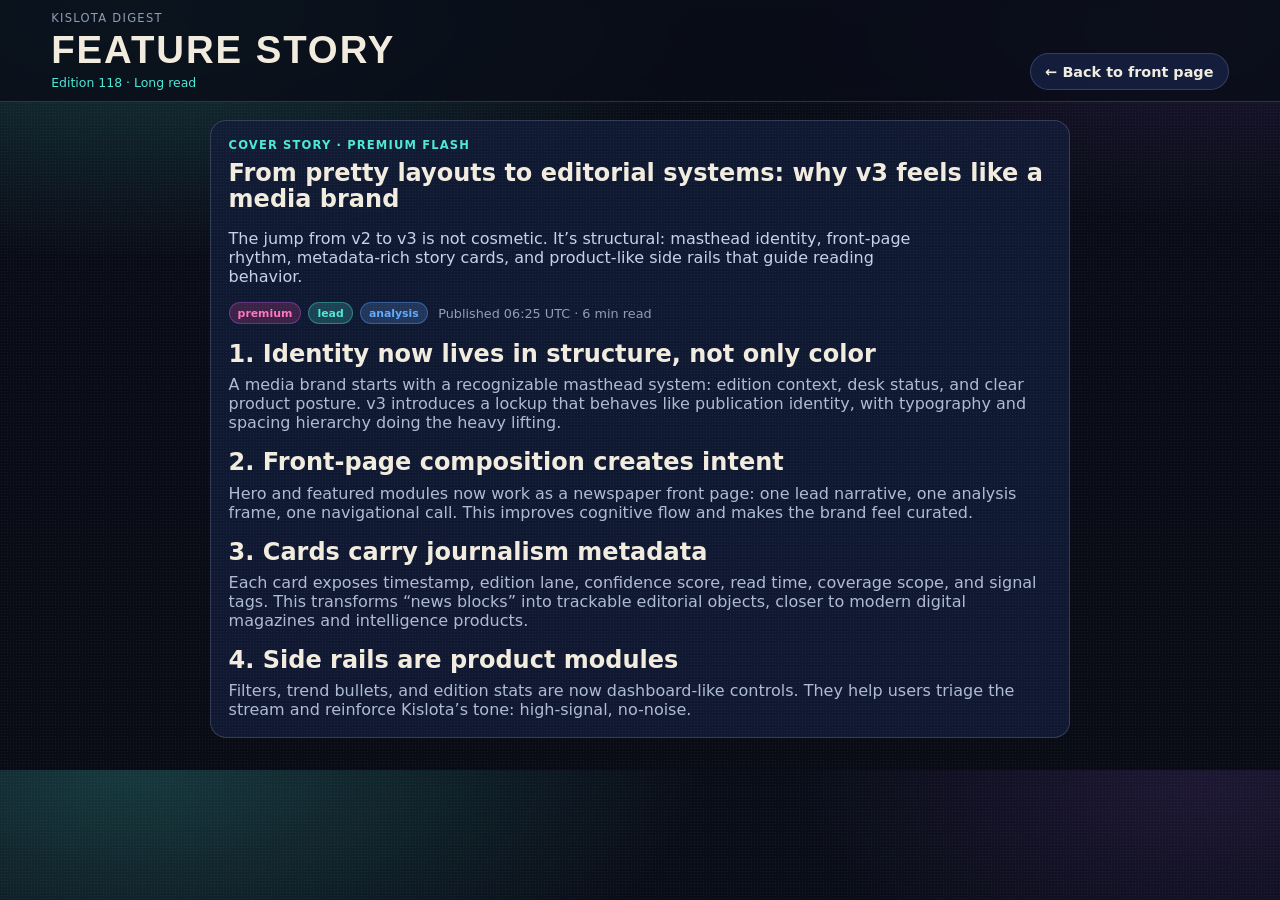
==== article.html @ a7400856 "feat: upgrade kislota digest to v3 editorial product demo" ====
<!doctype html>
<html lang="en">
<head>
  <meta charset="UTF-8" />
  <meta name="viewport" content="width=device-width, initial-scale=1.0" />
  <title>Kislota Digest — Featured Article</title>
  <meta name="description" content="Featured editorial article from Kislota Digest v3." />
  <link rel="stylesheet" href="styles.css" />
</head>
<body>
  <div class="bg-noise" aria-hidden="true"></div>

  <header class="site-header article-header">
    <div class="wrapper masthead">
      <a class="brand-lockup" href="index.html">
        <span class="brand-kicker">Kislota Digest</span>
        <span class="brand-wordmark">FEATURE STORY</span>
        <span class="brand-meta">Edition 118 · Long read</span>
      </a>
      <a class="btn btn-ghost" href="index.html">← Back to front page</a>
    </div>
  </header>

  <main class="wrapper article-page">
    <article class="panel article-card">
      <p class="kicker">Cover Story · Premium Flash</p>
      <h1>From pretty layouts to editorial systems: why v3 feels like a media brand</h1>
      <p class="article-deck">
        The jump from v2 to v3 is not cosmetic. It’s structural: masthead identity, front-page rhythm,
        metadata-rich story cards, and product-like side rails that guide reading behavior.
      </p>

      <div class="meta-row">
        <span class="label premium">premium</span>
        <span class="label psychic">lead</span>
        <span class="label alien">analysis</span>
        <span class="article-time">Published 06:25 UTC · 6 min read</span>
      </div>

      <div class="article-content">
        <h2>1. Identity now lives in structure, not only color</h2>
        <p>
          A media brand starts with a recognizable masthead system: edition context, desk status, and clear product posture.
          v3 introduces a lockup that behaves like publication identity, with typography and spacing hierarchy doing the heavy lifting.
        </p>

        <h2>2. Front-page composition creates intent</h2>
        <p>
          Hero and featured modules now work as a newspaper front page: one lead narrative, one analysis frame, one navigational call.
          This improves cognitive flow and makes the brand feel curated.
        </p>

        <h2>3. Cards carry journalism metadata</h2>
        <p>
          Each card exposes timestamp, edition lane, confidence score, read time, coverage scope, and signal tags. This transforms
          “news blocks” into trackable editorial objects, closer to modern digital magazines and intelligence products.
        </p>

        <h2>4. Side rails are product modules</h2>
        <p>
          Filters, trend bullets, and edition stats are now dashboard-like controls. They help users triage the stream and reinforce
          Kislota’s tone: high-signal, no-noise.
        </p>
      </div>
    </article>
  </main>
</body>
</html>
---- styles.css ----
:root {
  --bg: #090d18;
  --bg-soft: #121b34;
  --surface: #131d39;
  --surface-2: #182449;
  --line: rgba(170, 186, 212, 0.22);
  --line-strong: rgba(170, 186, 212, 0.45);
  --text: #aebbd4;
  --text-strong: #f2ecdf;
  --muted: #8f9dba;

  --psychic: #4de8d6;
  --alien: #63a9ff;
  --threat: #ff616e;
  --acid: #c8f56c;
  --hotspot: #ffb142;
  --violet: #b764ff;
  --magenta: #ff4f9f;

  --radius-sm: 10px;
  --radius-md: 16px;
  --radius-lg: 24px;
  --shadow: 0 18px 46px rgba(2, 6, 18, 0.45);
}

* { box-sizing: border-box; }
body {
  margin: 0;
  color: var(--text);
  font-family: Inter, "Segoe UI", system-ui, sans-serif;
  background:
    radial-gradient(80% 60% at 10% 0%, color-mix(in srgb, var(--psychic) 20%, transparent), transparent 56%),
    radial-gradient(60% 50% at 94% 2%, color-mix(in srgb, var(--violet) 12%, transparent), transparent 54%),
    linear-gradient(180deg, #090d18 0%, #090c15 100%);
}

.bg-noise { position: fixed; inset: 0; pointer-events: none; opacity: .06; background-image: radial-gradient(rgba(255,255,255,.9) .7px, transparent .7px); background-size: 3px 3px; }
.wrapper { width: min(1220px, 92vw); margin: 0 auto; }
.panel { border: 1px solid var(--line); border-radius: var(--radius-md); background: color-mix(in srgb, var(--surface) 82%, transparent); }
a { color: inherit; text-decoration: none; }

.site-header { position: sticky; top: 0; z-index: 50; backdrop-filter: blur(12px); background: color-mix(in srgb, #090d18 82%, transparent); border-bottom: 1px solid var(--line); }
.masthead { display: flex; justify-content: space-between; align-items: end; gap: 1rem; min-height: 92px; padding: .7rem 0; }
.brand-lockup { display: grid; gap: .18rem; }
.brand-kicker { font-size: .72rem; letter-spacing: .11em; text-transform: uppercase; color: var(--muted); }
.brand-wordmark { font-family: "Space Grotesk", Inter, sans-serif; font-size: clamp(1.4rem, 4vw, 2.4rem); letter-spacing: .05em; color: var(--text-strong); font-weight: 800; }
.dot { color: var(--psychic); }
.brand-meta { font-size: .78rem; color: var(--psychic); }
.masthead-actions { display: flex; align-items: center; gap: .6rem; }
.status-pill { font-size: .72rem; color: var(--hotspot); border: 1px solid color-mix(in srgb, var(--hotspot) 44%, transparent); padding: .28rem .58rem; border-radius: 999px; }

.strip-row { display: flex; justify-content: space-between; align-items: center; gap: 1rem; min-height: 48px; border-top: 1px solid var(--line); }
.top-nav { display: flex; gap: .35rem; flex-wrap: wrap; }
.nav-link { font-size: .9rem; color: var(--muted); border: 1px solid transparent; border-radius: 999px; padding: .4rem .72rem; transition: .17s ease; }
.nav-link:hover { color: var(--text-strong); border-color: var(--line-strong); background: color-mix(in srgb, var(--surface-2) 65%, transparent); }
.edition-note { margin: 0; font-size: .78rem; text-transform: uppercase; letter-spacing: .08em; color: var(--muted); }

.ticker { border-bottom: 1px solid var(--line); background: color-mix(in srgb, #121a33 75%, transparent); overflow: hidden; }
.ticker-track { display: flex; white-space: nowrap; gap: .7rem; padding: .44rem 0; animation: ticker 28s linear infinite; }
.ticker-item { font-size: .82rem; color: #d0daf1; }
.ticker-sep { color: var(--hotspot); opacity: .8; }
@keyframes ticker { from { transform: translateX(0); } to { transform: translateX(-50%); } }

.page { padding: 1.1rem 0 1.8rem; }
.front-page { display: grid; grid-template-columns: minmax(0, 1.8fr) minmax(280px, 1fr); gap: .9rem; margin-bottom: 1rem; }
.hero { padding: clamp(1rem, 2.4vw, 1.5rem); border-radius: var(--radius-lg); box-shadow: var(--shadow); background: linear-gradient(140deg, color-mix(in srgb, #1a2748 88%, transparent), color-mix(in srgb, #10172d 83%, transparent)); }
.kicker { margin: 0; font-size: .72rem; letter-spacing: .1em; text-transform: uppercase; color: var(--psychic); font-weight: 700; }
.hero h1 { margin: .5rem 0 .65rem; font-size: clamp(1.5rem, 3.7vw, 2.7rem); line-height: 1.08; color: var(--text-strong); max-width: 24ch; }
.hero-accent { color: var(--psychic); text-shadow: 0 0 22px color-mix(in srgb, var(--psychic) 40%, transparent); }
.hero-deck { margin: 0 0 .9rem; max-width: 68ch; }
.hero-meta-grid { display: grid; grid-template-columns: repeat(3, minmax(0,1fr)); gap: .5rem; margin-bottom: .95rem; }
.hero-meta-grid p { margin: 0; font-size: .84rem; border: 1px solid var(--line); border-radius: var(--radius-sm); padding: .5rem .6rem; background: color-mix(in srgb, var(--surface-2) 60%, transparent); }
.hero-meta-grid span { display: block; color: var(--muted); font-size: .69rem; text-transform: uppercase; letter-spacing: .08em; margin-bottom: .16rem; }
.hero-actions { display: flex; flex-wrap: wrap; gap: .56rem; }

.featured { padding: 1rem; display: flex; flex-direction: column; gap: .58rem; border-left: 3px solid var(--violet); }
.featured h2 { margin: 0; font-size: clamp(1.1rem, 2.5vw, 1.4rem); line-height: 1.2; color: var(--text-strong); }
.featured p { margin: 0; }
.meta-row { display: flex; flex-wrap: wrap; gap: .45rem; align-items: center; }
.read-more { color: var(--alien); font-weight: 700; font-size: .9rem; }

.section-header h3, .section-headline h3, .widget h3 { margin: .28rem 0 0; color: var(--text-strong); font-size: 1.15rem; }
.sections-bar { display: flex; justify-content: space-between; gap: 1rem; align-items: end; border-top: 1px dashed var(--line); border-bottom: 1px dashed var(--line); padding: .8rem 0; margin-bottom: 1rem; }
.chips { display: flex; flex-wrap: wrap; gap: .45rem; }
.chip { cursor: pointer; border: 1px solid var(--line); border-radius: 999px; padding: .46rem .8rem; color: var(--text); background: color-mix(in srgb, var(--surface-2) 70%, transparent); transition: .16s ease; }
.chip:hover { transform: translateY(-1px); border-color: color-mix(in srgb, var(--alien) 45%, var(--line)); }
.chip.active { background: linear-gradient(120deg, color-mix(in srgb, var(--psychic) 88%, white), var(--psychic)); color: #04171a; border-color: color-mix(in srgb, var(--psychic) 65%, #183a40); font-weight: 700; }

.main-layout { display: grid; grid-template-columns: minmax(0,2fr) minmax(290px,1fr); gap: .9rem; }
.latest-grid { display: grid; grid-template-columns: repeat(2, minmax(0,1fr)); gap: .75rem; }
.card { padding: .85rem; min-height: 230px; transition: .18s ease; box-shadow: 0 11px 30px rgba(3,8,22,.34); }
.card:hover { transform: translateY(-3px); border-color: color-mix(in srgb, var(--psychic) 45%, var(--line)); }
.card-top { display: flex; justify-content: space-between; align-items: center; gap: .5rem; margin-bottom: .3rem; }
.card h4 { margin: 0 0 .45rem; color: var(--text-strong); line-height: 1.23; font-size: 1.06rem; }
.deck { margin: 0 0 .55rem; font-size: .94rem; }
.meta-line { display: flex; flex-wrap: wrap; gap: .48rem .7rem; font-size: .77rem; color: var(--muted); margin-bottom: .4rem; }
.meta-line.compact { margin-bottom: .55rem; }
.signal-badge { font-size: .7rem; padding: .2rem .48rem; border-radius: 999px; border: 1px solid var(--line); color: var(--hotspot); }

.tone-urgent { background: linear-gradient(150deg, color-mix(in srgb, #242f5a 84%, transparent), color-mix(in srgb, #341b40 78%, transparent)); }
.tone-info .signal-badge { color: var(--alien); }
.tone-weird .signal-badge { color: var(--acid); }
.tone-premium { background: linear-gradient(150deg, color-mix(in srgb, #21295a 84%, transparent), color-mix(in srgb, #3b214e 78%, transparent)); }
.tone-premium .signal-badge { color: #f17ac1; }

.sidebar { display: grid; gap: .7rem; align-content: start; }
.widget { padding: .85rem; }
.filter-list { display: grid; gap: .45rem; margin-top: .6rem; }
.filter-toggle { display: flex; justify-content: space-between; align-items: center; gap: .6rem; cursor: pointer; border: 1px solid var(--line); border-radius: var(--radius-sm); padding: .5rem .62rem; background: color-mix(in srgb, var(--surface-2) 72%, transparent); color: var(--text); transition: .16s ease; }
.filter-toggle:hover { transform: translateY(-1px); border-color: color-mix(in srgb, var(--alien) 42%, var(--line)); }
.filter-toggle.active { border-color: color-mix(in srgb, var(--psychic) 68%, var(--line)); box-shadow: inset 0 0 0 1px color-mix(in srgb, var(--psychic) 26%, transparent); }

.trends ul { list-style: none; padding: 0; margin: .65rem 0 0; display: grid; gap: .45rem; }
.trends li { display: flex; justify-content: space-between; align-items: center; gap: .6rem; border-bottom: 1px dashed var(--line); padding-bottom: .45rem; }
.editions dl { margin: .62rem 0 0; display: grid; gap: .45rem; }
.editions div { display: flex; justify-content: space-between; border-bottom: 1px dashed var(--line); padding-bottom: .42rem; }
.editions dt { color: var(--muted); }
.editions dd { margin: 0; color: var(--text-strong); font-weight: 700; }

.label { font-size: .68rem; border-radius: 999px; padding: .22rem .5rem; border: 1px solid transparent; font-weight: 700; text-transform: lowercase; }
.psychic { color: var(--psychic); background: color-mix(in srgb, var(--psychic) 20%, transparent); border-color: color-mix(in srgb, var(--psychic) 35%, transparent); }
.alien { color: var(--alien); background: color-mix(in srgb, var(--alien) 20%, transparent); border-color: color-mix(in srgb, var(--alien) 35%, transparent); }
.threat { color: var(--threat); background: color-mix(in srgb, var(--threat) 20%, transparent); border-color: color-mix(in srgb, var(--threat) 35%, transparent); }
.acid { color: var(--acid); background: color-mix(in srgb, var(--acid) 18%, transparent); border-color: color-mix(in srgb, var(--acid) 32%, transparent); }
.hotspot { color: var(--hotspot); background: color-mix(in srgb, var(--hotspot) 18%, transparent); border-color: color-mix(in srgb, var(--hotspot) 32%, transparent); }
.premium { color: #ff74bf; background: color-mix(in srgb, var(--magenta) 18%, transparent); border-color: color-mix(in srgb, var(--violet) 32%, transparent); }

.btn { border: 1px solid var(--line); border-radius: 999px; padding: .58rem .9rem; font-size: .9rem; font-weight: 700; display: inline-flex; align-items: center; justify-content: center; gap: .4rem; transition: .16s ease; }
.btn-primary { color: #05171a; background: linear-gradient(130deg, color-mix(in srgb, var(--psychic) 88%, white), var(--psychic)); border-color: color-mix(in srgb, var(--psychic) 58%, #153740); }
.btn-primary:hover { transform: translateY(-1px); }
.btn-ghost { color: var(--text-strong); background: color-mix(in srgb, var(--surface-2) 75%, transparent); }
.btn-ghost:hover { border-color: color-mix(in srgb, var(--alien) 38%, var(--line)); }

.site-footer { border-top: 1px solid var(--line); padding: 1rem 0 1.5rem; }
.footer-grid { display: flex; justify-content: space-between; gap: 1rem; color: var(--muted); font-size: .85rem; }

.article-page { padding: 1.1rem 0 2rem; }
.article-card { padding: 1.1rem; max-width: 860px; margin: 0 auto; }
.article-card h1 { color: var(--text-strong); line-height: 1.12; margin: .45rem 0 .65rem; }
.article-deck { color: #c4d3e9; max-width: 68ch; }
.article-time { margin-left: .2rem; color: var(--muted); font-size: .8rem; }
.article-content h2 { margin: 1rem 0 .45rem; color: var(--text-strong); }
.article-content p { margin: 0; }

@media (max-width: 1040px) {
  .front-page, .main-layout { grid-template-columns: 1fr; }
  .hero-meta-grid { grid-template-columns: 1fr; }
}
@media (max-width: 760px) {
  .masthead { align-items: start; flex-direction: column; }
  .strip-row { flex-direction: column; align-items: start; padding-bottom: .5rem; }
  .top-nav { width: 100%; overflow-x: auto; flex-wrap: nowrap; }
  .latest-grid { grid-template-columns: 1fr; }
  .sections-bar { flex-direction: column; align-items: start; }
  .ticker-track { animation-duration: 36s; }
  .card { min-height: 0; }
}
@media (prefers-reduced-motion: reduce) {
  * { animation-duration: .01ms !important; transition-duration: .01ms !important; }
}
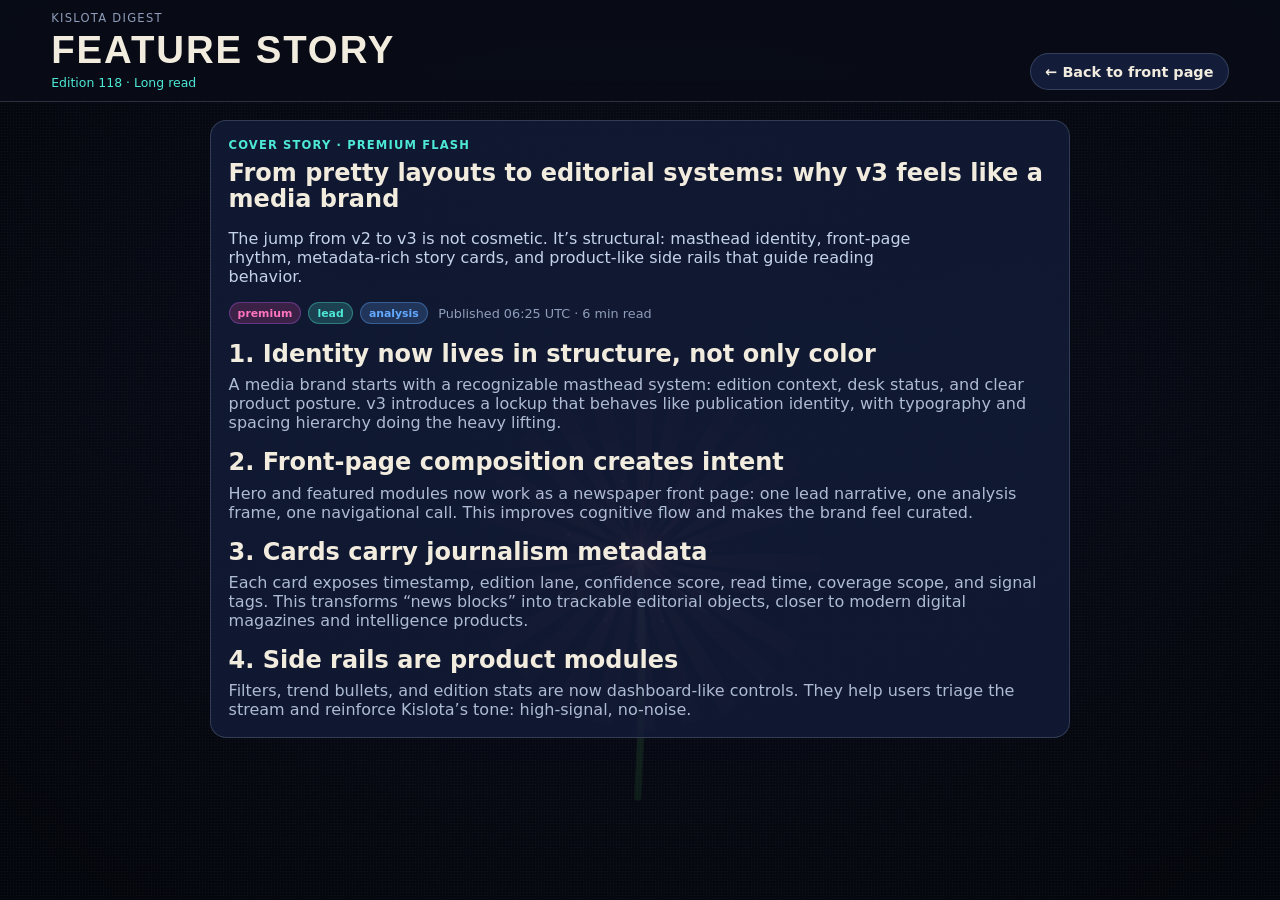
==== commit aaf46576: "feat: integrate mobile-safe animated background engine" ====
--- a/article.html
+++ b/article.html
@@ -7,7 +7,7 @@
   <meta name="description" content="Featured editorial article from Kislota Digest v3." />
   <link rel="stylesheet" href="styles.css" />
 </head>
-<body>
+<body data-bg-scene="lily" data-bg-mode="reading" data-bg-veil="0.46">
   <div class="bg-noise" aria-hidden="true"></div>
 
   <header class="site-header article-header">
@@ -64,5 +64,7 @@
       </div>
     </article>
   </main>
+
+  <script src="background-engine.js"></script>
 </body>
-</html>+</html>
--- a/styles.css
+++ b/styles.css
@@ -28,13 +28,42 @@
   margin: 0;
   color: var(--text);
   font-family: Inter, "Segoe UI", system-ui, sans-serif;
+  position: relative;
   background:
     radial-gradient(80% 60% at 10% 0%, color-mix(in srgb, var(--psychic) 20%, transparent), transparent 56%),
     radial-gradient(60% 50% at 94% 2%, color-mix(in srgb, var(--violet) 12%, transparent), transparent 54%),
     linear-gradient(180deg, #090d18 0%, #090c15 100%);
 }
 
-.bg-noise { position: fixed; inset: 0; pointer-events: none; opacity: .06; background-image: radial-gradient(rgba(255,255,255,.9) .7px, transparent .7px); background-size: 3px 3px; }
+.bg-canvas {
+  position: fixed;
+  inset: 0;
+  width: 100%;
+  height: 100%;
+  pointer-events: none;
+  z-index: 0;
+}
+
+.bg-veil {
+  --bg-veil-opacity: 0.34;
+  position: fixed;
+  inset: 0;
+  pointer-events: none;
+  z-index: 1;
+  background:
+    linear-gradient(180deg, rgba(4, 8, 16, calc(var(--bg-veil-opacity) + 0.04)) 0%, rgba(6, 10, 18, var(--bg-veil-opacity)) 100%),
+    radial-gradient(120% 80% at 50% 14%, rgba(10, 20, 38, 0.16), rgba(8, 12, 20, 0.05) 52%, rgba(6, 10, 18, 0) 100%);
+}
+
+.bg-noise { position: fixed; inset: 0; pointer-events: none; z-index: 2; opacity: .045; background-image: radial-gradient(rgba(255,255,255,.9) .7px, transparent .7px); background-size: 3px 3px; }
+
+.site-header,
+.ticker,
+main,
+.site-footer {
+  position: relative;
+  z-index: 3;
+}
 .wrapper { width: min(1220px, 92vw); margin: 0 auto; }
 .panel { border: 1px solid var(--line); border-radius: var(--radius-md); background: color-mix(in srgb, var(--surface) 82%, transparent); }
 a { color: inherit; text-decoration: none; }
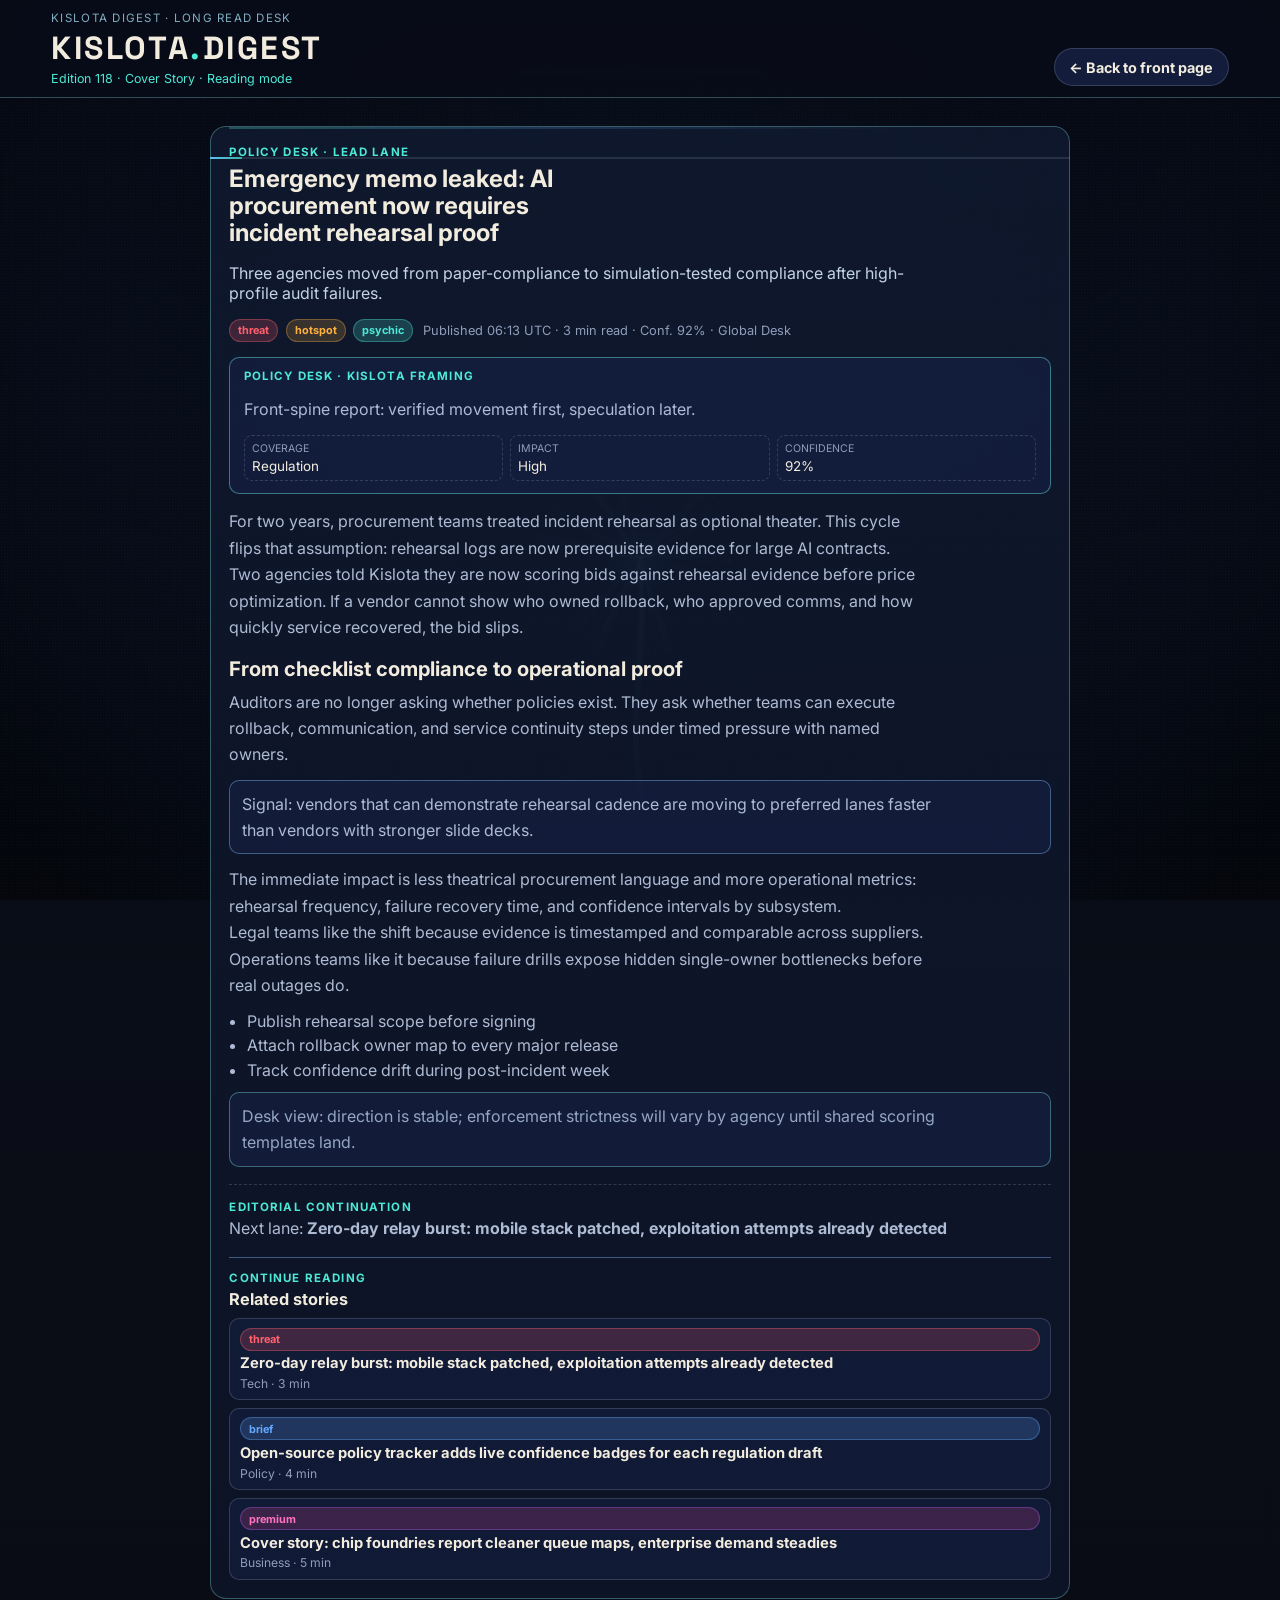
==== commit b277dce2: "feat: evolve Kislota into data-driven digest demo" ====
--- a/article.html
+++ b/article.html
@@ -5,66 +5,64 @@
   <meta name="viewport" content="width=device-width, initial-scale=1.0" />
   <title>Kislota Digest — Featured Article</title>
   <meta name="description" content="Featured editorial article from Kislota Digest v3." />
+  <link rel="preconnect" href="https://fonts.googleapis.com" />
+  <link rel="preconnect" href="https://fonts.gstatic.com" crossorigin />
+  <link href="https://fonts.googleapis.com/css2?family=Inter:wght@400;500;600;700;800&family=Space+Grotesk:wght@600;700;800&display=swap" rel="stylesheet" />
   <link rel="stylesheet" href="styles.css" />
 </head>
-<body data-bg-scene="lily" data-bg-mode="reading" data-bg-veil="0.46">
+<body class="article-view" data-bg-scene="quiet-signal" data-bg-mode="reading" data-bg-veil="0.5">
   <div class="bg-noise" aria-hidden="true"></div>
 
   <header class="site-header article-header">
     <div class="wrapper masthead">
-      <a class="brand-lockup" href="index.html">
-        <span class="brand-kicker">Kislota Digest</span>
-        <span class="brand-wordmark">FEATURE STORY</span>
-        <span class="brand-meta">Edition 118 · Long read</span>
+      <a class="brand-lockup" href="index.html" aria-label="Kislota Digest front page">
+        <span class="brand-kicker">Kislota Digest · Long read desk</span>
+        <span class="brand-wordmark">KISLOTA<span class="dot">.</span>DIGEST</span>
+        <span class="brand-meta">Edition 118 · Cover Story · Reading mode</span>
       </a>
       <a class="btn btn-ghost" href="index.html">← Back to front page</a>
     </div>
   </header>
 
   <main class="wrapper article-page">
-    <article class="panel article-card">
-      <p class="kicker">Cover Story · Premium Flash</p>
-      <h1>From pretty layouts to editorial systems: why v3 feels like a media brand</h1>
-      <p class="article-deck">
+    <div class="reading-progress" aria-hidden="true"><span id="reading-progress-bar"></span></div>
+    <article class="panel article-card" id="article-root">
+      <p class="kicker" id="article-kicker">Kislota Cover Story · Premium Flash</p>
+      <h1 id="article-title">From pretty layouts to editorial systems: why v3 feels like a media brand</h1>
+      <p class="article-deck" id="article-deck">
         The jump from v2 to v3 is not cosmetic. It’s structural: masthead identity, front-page rhythm,
         metadata-rich story cards, and product-like side rails that guide reading behavior.
       </p>
 
-      <div class="meta-row">
+      <div class="meta-row" id="article-labels">
         <span class="label premium">premium</span>
         <span class="label psychic">lead</span>
         <span class="label alien">analysis</span>
-        <span class="article-time">Published 06:25 UTC · 6 min read</span>
+        <span class="article-time" id="article-time">Published 06:25 UTC · 6 min read</span>
       </div>
 
-      <div class="article-content">
-        <h2>1. Identity now lives in structure, not only color</h2>
-        <p>
-          A media brand starts with a recognizable masthead system: edition context, desk status, and clear product posture.
-          v3 introduces a lockup that behaves like publication identity, with typography and spacing hierarchy doing the heavy lifting.
-        </p>
+      <aside class="article-framing" id="article-framing"></aside>
 
-        <h2>2. Front-page composition creates intent</h2>
-        <p>
-          Hero and featured modules now work as a newspaper front page: one lead narrative, one analysis frame, one navigational call.
-          This improves cognitive flow and makes the brand feel curated.
-        </p>
+      <div class="article-content" id="article-content"></div>
 
-        <h2>3. Cards carry journalism metadata</h2>
-        <p>
-          Each card exposes timestamp, edition lane, confidence score, read time, coverage scope, and signal tags. This transforms
-          “news blocks” into trackable editorial objects, closer to modern digital magazines and intelligence products.
-        </p>
+      <section class="article-continuation" id="article-continuation"></section>
 
-        <h2>4. Side rails are product modules</h2>
-        <p>
-          Filters, trend bullets, and edition stats are now dashboard-like controls. They help users triage the stream and reinforce
-          Kislota’s tone: high-signal, no-noise.
-        </p>
-      </div>
+      <section class="related-stories" id="related-stories">
+        <p class="kicker">Continue reading</p>
+        <h2>Related stories</h2>
+        <ul id="related-list"></ul>
+      </section>
     </article>
   </main>
 
+  <script src="data.js"></script>
+  <script>
+    (function applyEditionArticleScene() {
+      var configuredScene = window.editionConfig && window.editionConfig.articleScene;
+      if (configuredScene) document.body.dataset.bgScene = configuredScene;
+    })();
+  </script>
   <script src="background-engine.js"></script>
+  <script src="article-script.js"></script>
 </body>
 </html>
--- a/styles.css
+++ b/styles.css
@@ -8,6 +8,7 @@
   --text: #aebbd4;
   --text-strong: #f2ecdf;
   --muted: #8f9dba;
+  --header-offset: 160px;
 
   --psychic: #4de8d6;
   --alien: #63a9ff;
@@ -35,6 +36,21 @@
     linear-gradient(180deg, #090d18 0%, #090c15 100%);
 }
 
+html {
+  scroll-padding-top: var(--header-offset);
+}
+
+:target {
+  scroll-margin-top: calc(var(--header-offset) - 10px);
+}
+
+.homepage {
+  background:
+    radial-gradient(70% 56% at 8% -2%, color-mix(in srgb, var(--psychic) 26%, transparent), transparent 58%),
+    radial-gradient(44% 42% at 92% 3%, color-mix(in srgb, var(--magenta) 14%, transparent), transparent 57%),
+    linear-gradient(180deg, #080c16 0%, #080b14 100%);
+}
+
 .bg-canvas {
   position: fixed;
   inset: 0;
@@ -55,7 +71,7 @@
     radial-gradient(120% 80% at 50% 14%, rgba(10, 20, 38, 0.16), rgba(8, 12, 20, 0.05) 52%, rgba(6, 10, 18, 0) 100%);
 }
 
-.bg-noise { position: fixed; inset: 0; pointer-events: none; z-index: 2; opacity: .045; background-image: radial-gradient(rgba(255,255,255,.9) .7px, transparent .7px); background-size: 3px 3px; }
+.bg-noise { position: fixed; inset: 0; pointer-events: none; z-index: 2; opacity: .03; background-image: radial-gradient(rgba(255,255,255,.9) .7px, transparent .7px); background-size: 3px 3px; }
 
 .site-header,
 .ticker,
@@ -68,24 +84,138 @@
 .panel { border: 1px solid var(--line); border-radius: var(--radius-md); background: color-mix(in srgb, var(--surface) 82%, transparent); }
 a { color: inherit; text-decoration: none; }
 
-.site-header { position: sticky; top: 0; z-index: 50; backdrop-filter: blur(12px); background: color-mix(in srgb, #090d18 82%, transparent); border-bottom: 1px solid var(--line); }
+.site-header {
+  position: sticky;
+  top: 0;
+  z-index: 50;
+  background: rgba(9, 13, 24, 0.94);
+  border-bottom: 1px solid var(--line);
+}
+
+@supports ((-webkit-backdrop-filter: blur(2px)) or (backdrop-filter: blur(2px))) {
+  .site-header {
+    background: color-mix(in srgb, #090d18 84%, transparent);
+    -webkit-backdrop-filter: saturate(108%) blur(10px);
+    backdrop-filter: saturate(108%) blur(10px);
+  }
+}
+
+.homepage .site-header {
+  box-shadow: 0 1px 0 color-mix(in srgb, var(--psychic) 16%, transparent);
+}
 .masthead { display: flex; justify-content: space-between; align-items: end; gap: 1rem; min-height: 92px; padding: .7rem 0; }
 .brand-lockup { display: grid; gap: .18rem; }
 .brand-kicker { font-size: .72rem; letter-spacing: .11em; text-transform: uppercase; color: var(--muted); }
 .brand-wordmark { font-family: "Space Grotesk", Inter, sans-serif; font-size: clamp(1.4rem, 4vw, 2.4rem); letter-spacing: .05em; color: var(--text-strong); font-weight: 800; }
+.homepage .brand-wordmark {
+  text-shadow: 0 0 10px rgba(88, 214, 255, 0.1);
+}
+.wordmark-pulse {
+  display: inline-block;
+  margin-left: .36rem;
+  font-size: .62em;
+  color: var(--acid);
+  text-shadow: 0 0 12px color-mix(in srgb, var(--acid) 58%, transparent), 0 0 22px color-mix(in srgb, var(--magenta) 36%, transparent);
+  transform: translateY(-.08em);
+}
 .dot { color: var(--psychic); }
 .brand-meta { font-size: .78rem; color: var(--psychic); }
 .masthead-actions { display: flex; align-items: center; gap: .6rem; }
 .status-pill { font-size: .72rem; color: var(--hotspot); border: 1px solid color-mix(in srgb, var(--hotspot) 44%, transparent); padding: .28rem .58rem; border-radius: 999px; }
+.homepage .status-pill {
+  color: #ffd37a;
+  border-color: color-mix(in srgb, var(--hotspot) 54%, transparent);
+  box-shadow: inset 0 0 0 1px color-mix(in srgb, var(--hotspot) 16%, transparent);
+}
 
 .strip-row { display: flex; justify-content: space-between; align-items: center; gap: 1rem; min-height: 48px; border-top: 1px solid var(--line); }
 .top-nav { display: flex; gap: .35rem; flex-wrap: wrap; }
-.nav-link { font-size: .9rem; color: var(--muted); border: 1px solid transparent; border-radius: 999px; padding: .4rem .72rem; transition: .17s ease; }
+.nav-link {
+  font-size: .9rem;
+  color: var(--muted);
+  border: 1px solid transparent;
+  border-radius: 999px;
+  padding: .4rem .72rem;
+  transition: color .18s ease, border-color .18s ease, background .2s ease, box-shadow .2s ease, transform .16s ease;
+  white-space: nowrap;
+}
 .nav-link:hover { color: var(--text-strong); border-color: var(--line-strong); background: color-mix(in srgb, var(--surface-2) 65%, transparent); }
+.nav-link:focus-visible {
+  outline: none;
+  color: var(--text-strong);
+  border-color: color-mix(in srgb, var(--psychic) 68%, var(--line));
+  box-shadow: 0 0 0 2px color-mix(in srgb, var(--psychic) 26%, transparent);
+}
 .edition-note { margin: 0; font-size: .78rem; text-transform: uppercase; letter-spacing: .08em; color: var(--muted); }
 
+.homepage .strip-row {
+  position: relative;
+  border-top-color: color-mix(in srgb, var(--psychic) 14%, var(--line));
+  background: linear-gradient(90deg, color-mix(in srgb, var(--psychic) 3%, transparent), transparent 52%, color-mix(in srgb, var(--alien) 4%, transparent));
+}
+
+.homepage .strip-row::after {
+  content: "";
+  position: absolute;
+  left: 0;
+  right: 0;
+  bottom: -1px;
+  height: 1px;
+  background: linear-gradient(90deg,
+    color-mix(in srgb, var(--psychic) 24%, transparent),
+    color-mix(in srgb, var(--alien) 20%, transparent) 56%,
+    color-mix(in srgb, var(--violet) 16%, transparent)
+  );
+  opacity: .42;
+  pointer-events: none;
+}
+
+.homepage .top-nav {
+  gap: .42rem;
+}
+
+.homepage .nav-link {
+  color: color-mix(in srgb, #d5e5ff 80%, var(--muted));
+  border-color: color-mix(in srgb, var(--alien) 14%, transparent);
+  background: linear-gradient(145deg,
+    color-mix(in srgb, var(--surface-2) 74%, transparent),
+    color-mix(in srgb, #111b34 78%, transparent)
+  );
+  box-shadow: inset 0 0 0 1px color-mix(in srgb, var(--alien) 6%, transparent);
+}
+
+.homepage .nav-link:hover,
+.homepage .nav-link:focus-visible {
+  color: #eef8ff;
+  border-color: color-mix(in srgb, var(--psychic) 34%, var(--line));
+  background: linear-gradient(140deg,
+    color-mix(in srgb, var(--alien) 10%, var(--surface-2)),
+    color-mix(in srgb, var(--violet) 5%, #121b35)
+  );
+  box-shadow: inset 0 0 0 1px color-mix(in srgb, var(--psychic) 14%, transparent);
+  transform: translateY(-1px);
+}
+
+.homepage .nav-link:active {
+  transform: translateY(0);
+  box-shadow: inset 0 0 0 1px color-mix(in srgb, var(--psychic) 28%, transparent);
+}
+
+.homepage .edition-note {
+  color: color-mix(in srgb, #d8e7ff 74%, var(--muted));
+  letter-spacing: .1em;
+}
+
 .ticker { border-bottom: 1px solid var(--line); background: color-mix(in srgb, #121a33 75%, transparent); overflow: hidden; }
+.homepage .ticker {
+  border-top: 1px solid color-mix(in srgb, var(--psychic) 16%, transparent);
+  box-shadow: inset 0 1px 0 color-mix(in srgb, var(--psychic) 12%, transparent);
+}
 .ticker-track { display: flex; white-space: nowrap; gap: .7rem; padding: .44rem 0; animation: ticker 28s linear infinite; }
+.homepage .ticker-item {
+  color: #d6e2ff;
+}
+.homepage .ticker-item:nth-child(6n + 1) { color: color-mix(in srgb, var(--acid) 72%, white); }
 .ticker-item { font-size: .82rem; color: #d0daf1; }
 .ticker-sep { color: var(--hotspot); opacity: .8; }
 @keyframes ticker { from { transform: translateX(0); } to { transform: translateX(-50%); } }
@@ -93,9 +223,115 @@
 .page { padding: 1.1rem 0 1.8rem; }
 .front-page { display: grid; grid-template-columns: minmax(0, 1.8fr) minmax(280px, 1fr); gap: .9rem; margin-bottom: 1rem; }
 .hero { padding: clamp(1rem, 2.4vw, 1.5rem); border-radius: var(--radius-lg); box-shadow: var(--shadow); background: linear-gradient(140deg, color-mix(in srgb, #1a2748 88%, transparent), color-mix(in srgb, #10172d 83%, transparent)); }
+.homepage .hero {
+  position: relative;
+  overflow: hidden;
+  border-color: color-mix(in srgb, var(--psychic) 38%, var(--line));
+  background:
+    radial-gradient(120% 92% at 104% -12%, color-mix(in srgb, var(--magenta) 14%, transparent), transparent 62%),
+    radial-gradient(112% 96% at -12% 112%, color-mix(in srgb, var(--acid) 10%, transparent), transparent 60%),
+    linear-gradient(140deg, color-mix(in srgb, #1a2748 88%, transparent), color-mix(in srgb, #10172d 83%, transparent));
+}
+.homepage .hero::after {
+  content: "";
+  position: absolute;
+  top: -24px;
+  right: -24px;
+  width: 124px;
+  height: 124px;
+  border-radius: 38% 62% 58% 42%;
+  background: radial-gradient(circle at 35% 35%, rgba(203, 245, 108, 0.34), rgba(255, 79, 159, 0.12) 54%, transparent 74%);
+  filter: blur(0.4px);
+  pointer-events: none;
+}
+
+.acid-veins-host > *:not(.acid-veins-layer) {
+  position: relative;
+  z-index: 2;
+}
+
+.acid-veins-layer {
+  position: absolute;
+  inset: 0;
+  z-index: 1;
+  pointer-events: none;
+  overflow: hidden;
+  opacity: .9;
+}
+
+.acid-veins-layer::before {
+  content: "";
+  position: absolute;
+  inset: 0;
+  background:
+    radial-gradient(42% 58% at 14% 86%, rgba(200, 245, 108, 0.16), transparent 72%),
+    radial-gradient(46% 62% at 90% 16%, rgba(255, 79, 159, 0.15), transparent 74%),
+    linear-gradient(115deg, rgba(183, 100, 255, 0.08), rgba(10, 16, 34, 0.03) 54%, rgba(200, 245, 108, 0.06));
+}
+
+.acid-veins-svg {
+  width: 100%;
+  height: 100%;
+  opacity: .86;
+  filter: drop-shadow(0 0 8px rgba(200, 245, 108, 0.3)) drop-shadow(0 0 14px rgba(255, 79, 159, 0.2));
+}
+
+.vein {
+  fill: none;
+  stroke-linecap: round;
+  stroke-linejoin: round;
+  vector-effect: non-scaling-stroke;
+}
+
+.vein-main {
+  stroke: rgba(198, 250, 112, 0.7);
+  stroke-width: 2.2;
+  stroke-dasharray: 6 13;
+  animation: veins-shift 8.6s linear infinite;
+}
+
+.vein-branch,
+.vein-branch2 {
+  stroke: rgba(255, 89, 176, 0.56);
+  stroke-width: 1.45;
+  stroke-dasharray: 5 11;
+  animation: veins-shift 10.8s linear infinite reverse;
+}
+
+.vein-branch2 {
+  stroke: rgba(193, 108, 255, 0.52);
+  animation-duration: 12.6s;
+}
+
+.vein-arc {
+  stroke: rgba(201, 250, 118, 0.44);
+  stroke-width: 1.1;
+  stroke-dasharray: 3 10;
+  animation: veins-flicker 5.4s steps(2, end) infinite;
+}
+
+@keyframes veins-shift {
+  from { stroke-dashoffset: 0; }
+  to { stroke-dashoffset: -220; }
+}
+
+@keyframes veins-flicker {
+  0%, 100% { opacity: .28; }
+  40% { opacity: .8; }
+  68% { opacity: .42; }
+}
 .kicker { margin: 0; font-size: .72rem; letter-spacing: .1em; text-transform: uppercase; color: var(--psychic); font-weight: 700; }
+.kicker-blip {
+  color: var(--acid);
+  margin-left: .35rem;
+  text-shadow: 0 0 12px color-mix(in srgb, var(--acid) 60%, transparent);
+}
 .hero h1 { margin: .5rem 0 .65rem; font-size: clamp(1.5rem, 3.7vw, 2.7rem); line-height: 1.08; color: var(--text-strong); max-width: 24ch; }
 .hero-accent { color: var(--psychic); text-shadow: 0 0 22px color-mix(in srgb, var(--psychic) 40%, transparent); }
+.homepage .hero-accent {
+  color: #7df4e4;
+  text-shadow: 0 0 22px rgba(77, 232, 214, 0.34), 0 0 32px rgba(183, 100, 255, 0.16);
+}
 .hero-deck { margin: 0 0 .9rem; max-width: 68ch; }
 .hero-meta-grid { display: grid; grid-template-columns: repeat(3, minmax(0,1fr)); gap: .5rem; margin-bottom: .95rem; }
 .hero-meta-grid p { margin: 0; font-size: .84rem; border: 1px solid var(--line); border-radius: var(--radius-sm); padding: .5rem .6rem; background: color-mix(in srgb, var(--surface-2) 60%, transparent); }
@@ -103,6 +339,63 @@
 .hero-actions { display: flex; flex-wrap: wrap; gap: .56rem; }
 
 .featured { padding: 1rem; display: flex; flex-direction: column; gap: .58rem; border-left: 3px solid var(--violet); }
+.homepage .featured {
+  position: relative;
+  overflow: hidden;
+  border-left-color: color-mix(in srgb, var(--violet) 54%, var(--magenta));
+  box-shadow: inset 0 0 0 1px color-mix(in srgb, var(--violet) 10%, transparent);
+}
+.homepage .featured::before {
+  content: "";
+  position: absolute;
+  inset: auto -26px -28px auto;
+  width: 84px;
+  height: 84px;
+  border-radius: 999px;
+  background: radial-gradient(circle, rgba(255, 79, 159, 0.13), rgba(99, 169, 255, 0.05) 52%, transparent 72%);
+  pointer-events: none;
+}
+
+.acid-veins-pulse > *:not(.acid-veins-mini) {
+  position: relative;
+  z-index: 2;
+}
+
+.acid-veins-mini {
+  position: absolute;
+  inset: 0;
+  z-index: 1;
+  pointer-events: none;
+  background:
+    radial-gradient(120% 80% at 92% 10%, rgba(255, 80, 165, 0.08), transparent 68%),
+    radial-gradient(88% 62% at 8% 100%, rgba(200, 245, 108, 0.06), transparent 76%);
+}
+
+.acid-veins-mini::before,
+.acid-veins-mini::after {
+  content: "";
+  position: absolute;
+  inset: auto 8% 18% 12%;
+  border-radius: 999px;
+  border-top: 1px solid rgba(193, 108, 255, 0.26);
+  transform: rotate(-7deg);
+}
+
+.acid-veins-mini::after {
+  inset: auto 18% 12% 22%;
+  border-top-color: rgba(201, 250, 118, 0.24);
+  transform: rotate(8deg);
+}
+.strange-pin {
+  margin-left: .35rem;
+  padding: .12rem .4rem;
+  border-radius: 999px;
+  font-size: .56rem;
+  letter-spacing: .12em;
+  color: #ffe0a7;
+  background: color-mix(in srgb, var(--hotspot) 22%, transparent);
+  border: 1px solid color-mix(in srgb, var(--hotspot) 46%, transparent);
+}
 .featured h2 { margin: 0; font-size: clamp(1.1rem, 2.5vw, 1.4rem); line-height: 1.2; color: var(--text-strong); }
 .featured p { margin: 0; }
 .meta-row { display: flex; flex-wrap: wrap; gap: .45rem; align-items: center; }
@@ -113,12 +406,86 @@
 .chips { display: flex; flex-wrap: wrap; gap: .45rem; }
 .chip { cursor: pointer; border: 1px solid var(--line); border-radius: 999px; padding: .46rem .8rem; color: var(--text); background: color-mix(in srgb, var(--surface-2) 70%, transparent); transition: .16s ease; }
 .chip:hover { transform: translateY(-1px); border-color: color-mix(in srgb, var(--alien) 45%, var(--line)); }
+.chip:focus-visible,
+.filter-toggle:focus-visible,
+.read-more:focus-visible,
+.btn:focus-visible {
+  outline: 2px solid color-mix(in srgb, var(--psychic) 68%, transparent);
+  outline-offset: 2px;
+}
 .chip.active { background: linear-gradient(120deg, color-mix(in srgb, var(--psychic) 88%, white), var(--psychic)); color: #04171a; border-color: color-mix(in srgb, var(--psychic) 65%, #183a40); font-weight: 700; }
+.homepage .chip.active {
+  box-shadow: 0 0 14px color-mix(in srgb, var(--psychic) 30%, transparent);
+}
 
 .main-layout { display: grid; grid-template-columns: minmax(0,2fr) minmax(290px,1fr); gap: .9rem; }
-.latest-grid { display: grid; grid-template-columns: repeat(2, minmax(0,1fr)); gap: .75rem; }
-.card { padding: .85rem; min-height: 230px; transition: .18s ease; box-shadow: 0 11px 30px rgba(3,8,22,.34); }
-.card:hover { transform: translateY(-3px); border-color: color-mix(in srgb, var(--psychic) 45%, var(--line)); }
+.latest-grid { display: grid; grid-template-columns: repeat(2, minmax(0,1fr)); gap: .75rem; align-items: start; }
+.card { min-height: 230px; transition: .18s ease; box-shadow: 0 11px 30px rgba(3,8,22,.34); }
+
+.latest-grid .span-major,
+.latest-grid .span-wide {
+  grid-column: 1 / -1;
+}
+
+.latest-grid .span-dense {
+  min-height: 185px;
+}
+
+.latest-grid .span-puncture {
+  position: relative;
+}
+
+.latest-grid .span-puncture::before {
+  content: "";
+  position: absolute;
+  inset: 0;
+  border: 1px dashed color-mix(in srgb, var(--acid) 46%, transparent);
+  border-radius: inherit;
+  pointer-events: none;
+  opacity: .55;
+}
+.homepage .latest-grid .card { position: relative; overflow: hidden; }
+.homepage .latest-grid .card:nth-child(1)::after,
+.homepage .latest-grid .card:nth-child(5)::after {
+  content: "";
+  position: absolute;
+  width: 68px;
+  height: 68px;
+  right: -22px;
+  top: -22px;
+  border-radius: 20px 60px 28px 52px;
+  background: radial-gradient(circle at 34% 34%, rgba(200, 245, 108, 0.26), rgba(183, 100, 255, 0.12) 58%, transparent 76%);
+  pointer-events: none;
+}
+
+.card-link {
+  display: flex;
+  flex-direction: column;
+  height: 100%;
+  padding: .85rem;
+  border-radius: inherit;
+  transition: transform .18s ease, box-shadow .18s ease, background .18s ease;
+}
+
+.card:hover,
+.card:focus-within {
+  border-color: color-mix(in srgb, var(--psychic) 34%, var(--line));
+}
+
+.card:hover .card-link,
+.card:focus-within .card-link {
+  transform: translateY(-2px);
+}
+
+.card-link:focus-visible {
+  outline: none;
+  box-shadow: 0 0 0 2px color-mix(in srgb, var(--psychic) 36%, transparent);
+  background: color-mix(in srgb, var(--surface-2) 18%, transparent);
+}
+
+.card-link:active {
+  transform: translateY(0);
+}
 .card-top { display: flex; justify-content: space-between; align-items: center; gap: .5rem; margin-bottom: .3rem; }
 .card h4 { margin: 0 0 .45rem; color: var(--text-strong); line-height: 1.23; font-size: 1.06rem; }
 .deck { margin: 0 0 .55rem; font-size: .94rem; }
@@ -141,6 +508,31 @@
 
 .trends ul { list-style: none; padding: 0; margin: .65rem 0 0; display: grid; gap: .45rem; }
 .trends li { display: flex; justify-content: space-between; align-items: center; gap: .6rem; border-bottom: 1px dashed var(--line); padding-bottom: .45rem; }
+.trend-empty { border-bottom: none; color: var(--muted); }
+
+.empty-state {
+  grid-column: 1 / -1;
+  min-height: 210px;
+  padding: 1rem;
+  display: flex;
+  flex-direction: column;
+  justify-content: center;
+  gap: .4rem;
+  border-style: dashed;
+}
+
+.empty-state h4 {
+  margin: 0;
+  color: var(--text-strong);
+}
+
+.empty-state h4 span {
+  color: var(--psychic);
+}
+
+.empty-state p {
+  margin: 0;
+}
 .editions dl { margin: .62rem 0 0; display: grid; gap: .45rem; }
 .editions div { display: flex; justify-content: space-between; border-bottom: 1px dashed var(--line); padding-bottom: .42rem; }
 .editions dt { color: var(--muted); }
@@ -154,6 +546,12 @@
 .hotspot { color: var(--hotspot); background: color-mix(in srgb, var(--hotspot) 18%, transparent); border-color: color-mix(in srgb, var(--hotspot) 32%, transparent); }
 .premium { color: #ff74bf; background: color-mix(in srgb, var(--magenta) 18%, transparent); border-color: color-mix(in srgb, var(--violet) 32%, transparent); }
 
+.homepage .label.acid,
+.homepage .label.hotspot,
+.homepage .label.premium {
+  box-shadow: inset 0 0 0 1px color-mix(in srgb, currentColor 14%, transparent);
+}
+
 .btn { border: 1px solid var(--line); border-radius: 999px; padding: .58rem .9rem; font-size: .9rem; font-weight: 700; display: inline-flex; align-items: center; justify-content: center; gap: .4rem; transition: .16s ease; }
 .btn-primary { color: #05171a; background: linear-gradient(130deg, color-mix(in srgb, var(--psychic) 88%, white), var(--psychic)); border-color: color-mix(in srgb, var(--psychic) 58%, #153740); }
 .btn-primary:hover { transform: translateY(-1px); }
@@ -163,27 +561,414 @@
 .site-footer { border-top: 1px solid var(--line); padding: 1rem 0 1.5rem; }
 .footer-grid { display: flex; justify-content: space-between; gap: 1rem; color: var(--muted); font-size: .85rem; }
 
+.article-header {
+  border-bottom-color: color-mix(in srgb, var(--psychic) 14%, var(--line));
+}
+
+.article-header .brand-kicker {
+  color: color-mix(in srgb, var(--muted) 78%, var(--psychic));
+}
+
+.article-header .brand-wordmark {
+  font-size: clamp(1.2rem, 3.3vw, 2rem);
+  letter-spacing: .08em;
+}
+
 .article-page { padding: 1.1rem 0 2rem; }
-.article-card { padding: 1.1rem; max-width: 860px; margin: 0 auto; }
-.article-card h1 { color: var(--text-strong); line-height: 1.12; margin: .45rem 0 .65rem; }
+.article-card {
+  position: relative;
+  padding: 1.15rem;
+  max-width: 860px;
+  margin: 0 auto;
+  border-color: color-mix(in srgb, var(--line) 80%, var(--psychic));
+  background:
+    linear-gradient(180deg, color-mix(in srgb, #101a30 82%, transparent), color-mix(in srgb, #0d1528 85%, transparent));
+}
+
+.article-card::before {
+  content: "";
+  position: absolute;
+  left: 1.15rem;
+  right: 1.15rem;
+  top: 0;
+  height: 2px;
+  background: linear-gradient(90deg, color-mix(in srgb, var(--psychic) 42%, transparent), color-mix(in srgb, var(--alien) 26%, transparent), transparent 84%);
+  opacity: .68;
+}
+
+.article-card h1 { color: var(--text-strong); line-height: 1.12; margin: .45rem 0 .65rem; max-width: 24ch; }
 .article-deck { color: #c4d3e9; max-width: 68ch; }
 .article-time { margin-left: .2rem; color: var(--muted); font-size: .8rem; }
-.article-content h2 { margin: 1rem 0 .45rem; color: var(--text-strong); }
-.article-content p { margin: 0; }
+.article-content h2 { margin: 1rem 0 .45rem; color: var(--text-strong); font-size: clamp(1.02rem, 2vw, 1.26rem); }
+.article-content p { margin: 0; max-width: 70ch; line-height: 1.65; }
+
+.reading-progress {
+  position: sticky;
+  top: calc(var(--header-offset) - 3px);
+  height: 2px;
+  z-index: 8;
+  margin: 0 auto .5rem;
+  max-width: 860px;
+  background: color-mix(in srgb, var(--line) 70%, transparent);
+}
+
+.reading-progress span {
+  display: block;
+  height: 100%;
+  width: 100%;
+  transform-origin: left center;
+  transform: scaleX(0);
+  background: linear-gradient(90deg, color-mix(in srgb, var(--alien) 58%, var(--psychic)), color-mix(in srgb, var(--psychic) 68%, transparent));
+}
+
+.article-block {
+  margin: .75rem 0;
+}
+
+.article-callout,
+.article-signal-note {
+  border: 1px solid var(--line);
+  border-radius: 10px;
+  padding: .62rem .72rem;
+  background: color-mix(in srgb, var(--surface-2) 54%, transparent);
+}
+
+.article-callout {
+  border-color: color-mix(in srgb, var(--alien) 28%, var(--line));
+}
+
+.article-signal-note {
+  border-color: color-mix(in srgb, var(--psychic) 26%, var(--line));
+  color: color-mix(in srgb, var(--muted) 85%, #b7d7ff);
+}
+
+.article-quote {
+  margin: .88rem 0;
+  padding-left: .8rem;
+  border-left: 2px solid color-mix(in srgb, var(--alien) 45%, var(--line));
+}
+
+.article-quote p {
+  font-style: italic;
+}
+
+.article-quote cite {
+  display: block;
+  margin-top: .35rem;
+  font-size: .8rem;
+  color: var(--muted);
+}
+
+.article-list {
+  margin: .78rem 0;
+  padding-left: 1.1rem;
+  display: grid;
+  gap: .28rem;
+}
+
+/* Sprint B: class-aware cards + calmer premium + editorial instruments */
+.featured {
+  border-left: 2px solid color-mix(in srgb, var(--alien) 34%, var(--line));
+  background: linear-gradient(160deg, color-mix(in srgb, #15233f 82%, transparent), color-mix(in srgb, #111c34 88%, transparent));
+  box-shadow: inset 0 0 0 1px color-mix(in srgb, var(--alien) 8%, transparent);
+}
+
+.featured .kicker { color: color-mix(in srgb, var(--magenta) 34%, var(--alien)); }
+.featured .featured-meta {
+  margin: 0;
+  color: var(--muted);
+  font-size: .8rem;
+  text-transform: uppercase;
+  letter-spacing: .06em;
+}
+
+.card-class-mark {
+  display: flex;
+  justify-content: space-between;
+  align-items: center;
+  gap: .45rem;
+  margin-bottom: .42rem;
+}
+
+.card-class-mark small {
+  color: var(--muted);
+  font-size: .72rem;
+}
+
+.class-lead { border-color: color-mix(in srgb, var(--psychic) 38%, var(--line)); }
+.class-lead .meta-line.emphasis { color: color-mix(in srgb, var(--psychic) 75%, var(--text)); }
+
+.class-threat {
+  border-color: color-mix(in srgb, var(--threat) 44%, var(--line));
+  background: linear-gradient(145deg, color-mix(in srgb, #2a2038 88%, transparent), color-mix(in srgb, #24172d 84%, transparent));
+}
+
+.alert-row {
+  display: flex;
+  justify-content: space-between;
+  gap: .55rem;
+  margin-bottom: .45rem;
+  font-size: .78rem;
+  color: color-mix(in srgb, var(--threat) 70%, var(--text));
+}
+
+.class-premium {
+  border-color: color-mix(in srgb, var(--violet) 30%, var(--line));
+  background: linear-gradient(145deg, color-mix(in srgb, #1f2747 84%, transparent), color-mix(in srgb, #1a213f 84%, transparent));
+}
+
+.class-anomaly {
+  border-color: color-mix(in srgb, var(--acid) 28%, var(--line));
+}
+
+.anomaly-row {
+  display: flex;
+  flex-wrap: wrap;
+  gap: .38rem .5rem;
+  margin-bottom: .42rem;
+  color: var(--muted);
+  font-size: .76rem;
+}
+
+.class-brief {
+  border-color: color-mix(in srgb, var(--alien) 28%, var(--line));
+}
+
+.accent-hero {
+  border-color: color-mix(in srgb, var(--psychic) 40%, var(--line));
+}
+
+.accent-featured {
+  border-color: color-mix(in srgb, var(--violet) 32%, var(--line));
+  box-shadow: inset 0 0 0 1px color-mix(in srgb, var(--violet) 12%, transparent);
+}
+
+.accent-threat {
+  border-color: color-mix(in srgb, var(--threat) 46%, var(--line));
+}
+
+.accent-anomaly {
+  border-color: color-mix(in srgb, var(--acid) 40%, var(--line));
+}
+
+.accent-brief {
+  border-color: color-mix(in srgb, var(--alien) 28%, var(--line));
+}
+
+.widget.instrument,
+.widget.class-board,
+.widget.editions,
+.widget.trends {
+  background: linear-gradient(160deg, color-mix(in srgb, #141f3d 84%, transparent), color-mix(in srgb, #101831 90%, transparent));
+  border-color: color-mix(in srgb, var(--line) 76%, var(--alien));
+}
+
+.class-board ul,
+.desk-notes {
+  list-style: none;
+  margin: .6rem 0 0;
+  padding: 0;
+  display: grid;
+  gap: .42rem;
+}
+
+.class-board li,
+.desk-notes li {
+  display: flex;
+  justify-content: space-between;
+  gap: .5rem;
+  border-bottom: 1px dashed var(--line);
+  padding-bottom: .4rem;
+}
+
+.desk-notes li span { color: var(--muted); }
+.desk-notes li strong,
+.class-board li strong { color: var(--text-strong); }
+
+.article-framing {
+  margin: .92rem 0;
+  padding: .72rem .82rem;
+  border: 1px solid var(--line);
+  border-radius: var(--radius-sm);
+  background: color-mix(in srgb, var(--surface-2) 55%, transparent);
+}
+
+.article-framing dl {
+  margin: .6rem 0 0;
+  display: grid;
+  grid-template-columns: repeat(3, minmax(0, 1fr));
+  gap: .45rem;
+}
+
+.article-framing div {
+  border: 1px dashed var(--line);
+  border-radius: 8px;
+  padding: .38rem .45rem;
+}
+
+.article-framing dt {
+  margin: 0;
+  font-size: .66rem;
+  text-transform: uppercase;
+  color: var(--muted);
+}
+
+.article-framing dd {
+  margin: .18rem 0 0;
+  color: var(--text-strong);
+  font-size: .84rem;
+}
+
+.article-continuation {
+  margin-top: 1.1rem;
+  border-top: 1px dashed var(--line);
+  padding-top: .65rem;
+}
+
+.article-continuation p { margin: .26rem 0 0; }
+
+.related-stories {
+  margin-top: 1.2rem;
+  border-top: 1px solid color-mix(in srgb, var(--line) 70%, var(--alien));
+  padding-top: .78rem;
+}
+
+.related-stories h2 {
+  margin: .24rem 0 .6rem;
+  color: var(--text-strong);
+  font-size: 1.02rem;
+}
+
+.related-stories ul {
+  list-style: none;
+  margin: 0;
+  padding: 0;
+  display: grid;
+  gap: .46rem;
+}
+
+.related-stories li a {
+  display: grid;
+  gap: .22rem;
+  border: 1px solid var(--line);
+  border-radius: 10px;
+  padding: .54rem .6rem;
+  background: color-mix(in srgb, var(--surface-2) 48%, transparent);
+}
+
+.related-stories li strong { color: var(--text-strong); font-size: .92rem; }
+.related-stories li small { color: var(--muted); font-size: .76rem; }
+
+.article-threat .article-framing { border-color: color-mix(in srgb, var(--threat) 38%, var(--line)); }
+.article-premium .article-framing { border-color: color-mix(in srgb, var(--violet) 34%, var(--line)); }
+.article-anomaly .article-framing { border-color: color-mix(in srgb, var(--acid) 32%, var(--line)); }
+.article-lead .article-framing { border-color: color-mix(in srgb, var(--psychic) 34%, var(--line)); }
+.article-brief .article-framing { border-color: color-mix(in srgb, var(--alien) 32%, var(--line)); }
 
 @media (max-width: 1040px) {
   .front-page, .main-layout { grid-template-columns: 1fr; }
   .hero-meta-grid { grid-template-columns: 1fr; }
 }
 @media (max-width: 760px) {
-  .masthead { align-items: start; flex-direction: column; }
-  .strip-row { flex-direction: column; align-items: start; padding-bottom: .5rem; }
-  .top-nav { width: 100%; overflow-x: auto; flex-wrap: nowrap; }
+  :root { --header-offset: 196px; }
+
+  .masthead { align-items: start; flex-direction: column; min-height: 0; padding: .56rem 0 .4rem; }
+  .masthead-actions { width: 100%; flex-wrap: wrap; }
+  .strip-row { flex-direction: column; align-items: start; gap: .45rem; min-height: 0; padding: .35rem 0 .5rem; }
+  .top-nav {
+    width: calc(100% + 1rem);
+    margin-right: -1rem;
+    padding-right: 1rem;
+    overflow-x: auto;
+    -webkit-overflow-scrolling: touch;
+    scrollbar-width: none;
+    flex-wrap: nowrap;
+  }
+  .top-nav::-webkit-scrollbar { display: none; }
+
+  .homepage .nav-link {
+    padding: .42rem .7rem;
+    box-shadow: inset 0 0 0 1px color-mix(in srgb, var(--alien) 8%, transparent);
+  }
+
+  .homepage .nav-link:hover,
+  .homepage .nav-link:focus-visible {
+    transform: none;
+    box-shadow:
+      inset 0 0 0 1px color-mix(in srgb, var(--psychic) 18%, transparent),
+      0 0 10px color-mix(in srgb, var(--alien) 14%, transparent);
+  }
+
+  .homepage .edition-note {
+    font-size: .74rem;
+    letter-spacing: .09em;
+  }
+
+  @supports ((-webkit-backdrop-filter: blur(2px)) or (backdrop-filter: blur(2px))) {
+    .site-header {
+      -webkit-backdrop-filter: saturate(104%) blur(6px);
+      backdrop-filter: saturate(104%) blur(6px);
+      background: color-mix(in srgb, #090d18 90%, transparent);
+    }
+  }
+
   .latest-grid { grid-template-columns: 1fr; }
   .sections-bar { flex-direction: column; align-items: start; }
   .ticker-track { animation-duration: 36s; }
   .card { min-height: 0; }
+  .article-framing dl { grid-template-columns: 1fr; }
+
+  .wordmark-pulse,
+  .strange-pin { opacity: .86; }
+
+  .homepage .hero::after,
+  .homepage .featured::before,
+  .homepage .latest-grid .card:nth-child(1)::after,
+  .homepage .latest-grid .card:nth-child(5)::after {
+    display: none;
+  }
+
+  .acid-veins-layer {
+    opacity: .54;
+  }
+
+  .acid-veins-svg {
+    opacity: .62;
+  }
+
+  .acid-veins-mini::before,
+  .acid-veins-mini::after {
+    inset: auto 12% 14% 12%;
+  }
 }
 @media (prefers-reduced-motion: reduce) {
   * { animation-duration: .01ms !important; transition-duration: .01ms !important; }
-}+
+  .vein-main,
+  .vein-branch,
+  .vein-branch2,
+  .vein-arc,
+  .ticker-track {
+    animation: none !important;
+  }
+
+  .ticker-track {
+    transform: none !important;
+    overflow-x: auto;
+    scrollbar-width: thin;
+  }
+
+  .site-header,
+  .ticker,
+  .homepage .nav-link,
+  .status-pill {
+    box-shadow: none !important;
+    text-shadow: none !important;
+    backdrop-filter: none !important;
+    -webkit-backdrop-filter: none !important;
+  }
+
+  .acid-veins-svg {
+    opacity: .58;
+  }
+}
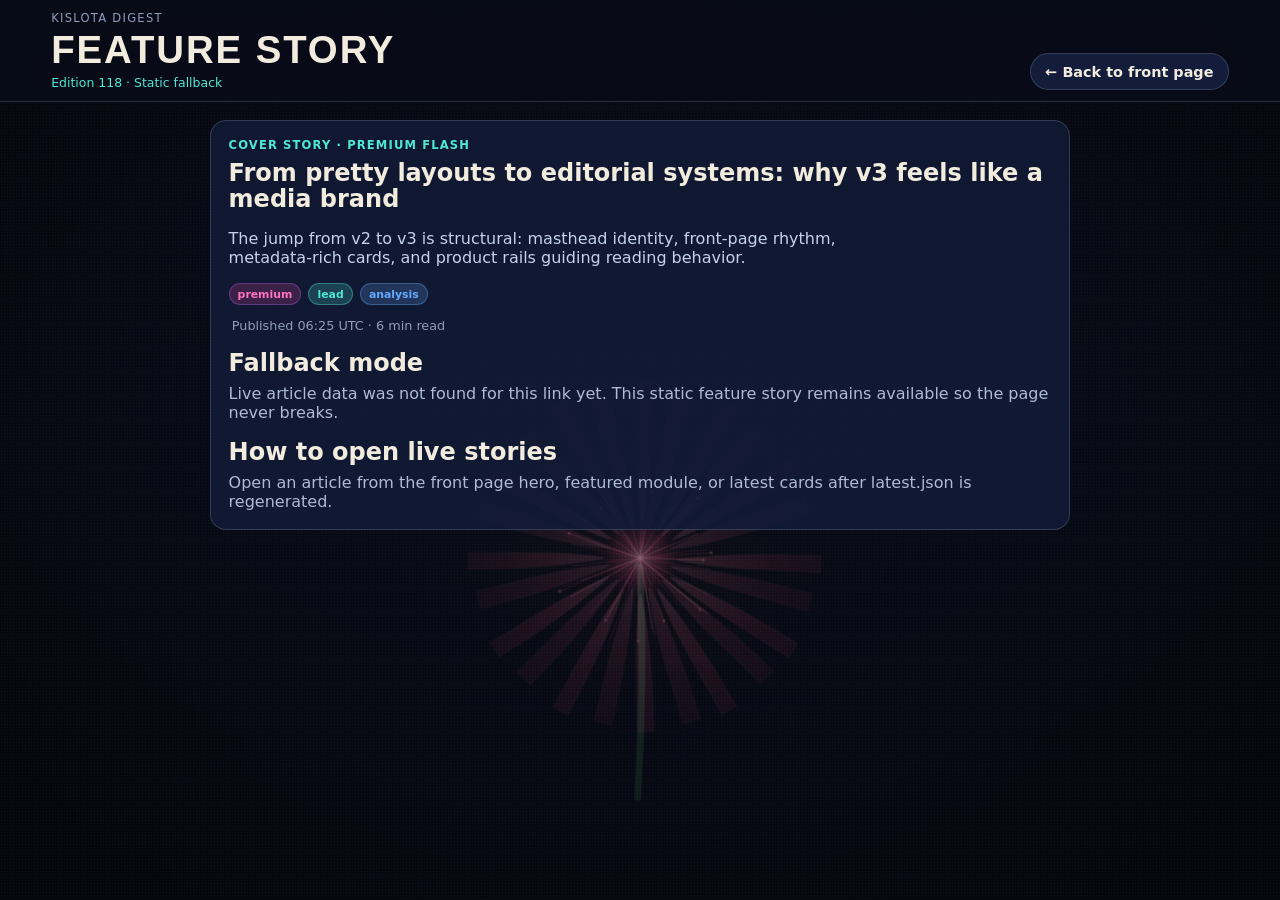
==== commit 46c04c37: "feat: publish live feed and article flow" ====
--- a/article.html
+++ b/article.html
@@ -3,66 +3,39 @@
 <head>
   <meta charset="UTF-8" />
   <meta name="viewport" content="width=device-width, initial-scale=1.0" />
-  <title>Kislota Digest — Featured Article</title>
-  <meta name="description" content="Featured editorial article from Kislota Digest v3." />
-  <link rel="preconnect" href="https://fonts.googleapis.com" />
-  <link rel="preconnect" href="https://fonts.gstatic.com" crossorigin />
-  <link href="https://fonts.googleapis.com/css2?family=Inter:wght@400;500;600;700;800&family=Space+Grotesk:wght@600;700;800&display=swap" rel="stylesheet" />
+  <title>Kislota Digest — Article</title>
+  <meta name="description" content="Article view from Kislota Digest v3." />
   <link rel="stylesheet" href="styles.css" />
 </head>
-<body class="article-view" data-bg-scene="quiet-signal" data-bg-mode="reading" data-bg-veil="0.5">
+<body data-bg-scene="lily" data-bg-mode="reading" data-bg-veil="0.46">
   <div class="bg-noise" aria-hidden="true"></div>
 
   <header class="site-header article-header">
     <div class="wrapper masthead">
-      <a class="brand-lockup" href="index.html" aria-label="Kislota Digest front page">
-        <span class="brand-kicker">Kislota Digest · Long read desk</span>
-        <span class="brand-wordmark">KISLOTA<span class="dot">.</span>DIGEST</span>
-        <span class="brand-meta">Edition 118 · Cover Story · Reading mode</span>
+      <a class="brand-lockup" href="index.html">
+        <span class="brand-kicker">Kislota Digest</span>
+        <span class="brand-wordmark">FEATURE STORY</span>
+        <span class="brand-meta" id="article-brand-meta">Edition 118 · Live article</span>
       </a>
       <a class="btn btn-ghost" href="index.html">← Back to front page</a>
     </div>
   </header>
 
   <main class="wrapper article-page">
-    <div class="reading-progress" aria-hidden="true"><span id="reading-progress-bar"></span></div>
     <article class="panel article-card" id="article-root">
-      <p class="kicker" id="article-kicker">Kislota Cover Story · Premium Flash</p>
-      <h1 id="article-title">From pretty layouts to editorial systems: why v3 feels like a media brand</h1>
-      <p class="article-deck" id="article-deck">
-        The jump from v2 to v3 is not cosmetic. It’s structural: masthead identity, front-page rhythm,
-        metadata-rich story cards, and product-like side rails that guide reading behavior.
-      </p>
+      <p class="kicker" id="article-kicker">Cover Story · Live feed</p>
+      <h1 id="article-title">Loading article…</h1>
+      <p class="article-deck" id="article-deck">Preparing selected story details.</p>
 
-      <div class="meta-row" id="article-labels">
-        <span class="label premium">premium</span>
-        <span class="label psychic">lead</span>
-        <span class="label alien">analysis</span>
-        <span class="article-time" id="article-time">Published 06:25 UTC · 6 min read</span>
-      </div>
-
-      <aside class="article-framing" id="article-framing"></aside>
+      <div class="meta-row" id="article-labels"></div>
+      <p class="article-time" id="article-time"></p>
 
       <div class="article-content" id="article-content"></div>
-
-      <section class="article-continuation" id="article-continuation"></section>
-
-      <section class="related-stories" id="related-stories">
-        <p class="kicker">Continue reading</p>
-        <h2>Related stories</h2>
-        <ul id="related-list"></ul>
-      </section>
     </article>
   </main>
 
+  <script src="background-engine.js"></script>
   <script src="data.js"></script>
-  <script>
-    (function applyEditionArticleScene() {
-      var configuredScene = window.editionConfig && window.editionConfig.articleScene;
-      if (configuredScene) document.body.dataset.bgScene = configuredScene;
-    })();
-  </script>
-  <script src="background-engine.js"></script>
-  <script src="article-script.js"></script>
+  <script src="article.js"></script>
 </body>
 </html>
--- a/styles.css
+++ b/styles.css
@@ -71,7 +71,7 @@
     radial-gradient(120% 80% at 50% 14%, rgba(10, 20, 38, 0.16), rgba(8, 12, 20, 0.05) 52%, rgba(6, 10, 18, 0) 100%);
 }
 
-.bg-noise { position: fixed; inset: 0; pointer-events: none; z-index: 2; opacity: .03; background-image: radial-gradient(rgba(255,255,255,.9) .7px, transparent .7px); background-size: 3px 3px; }
+.bg-noise { position: fixed; inset: 0; pointer-events: none; z-index: 2; opacity: .045; background-image: radial-gradient(rgba(255,255,255,.9) .7px, transparent .7px); background-size: 3px 3px; }
 
 .site-header,
 .ticker,
@@ -108,7 +108,7 @@
 .brand-kicker { font-size: .72rem; letter-spacing: .11em; text-transform: uppercase; color: var(--muted); }
 .brand-wordmark { font-family: "Space Grotesk", Inter, sans-serif; font-size: clamp(1.4rem, 4vw, 2.4rem); letter-spacing: .05em; color: var(--text-strong); font-weight: 800; }
 .homepage .brand-wordmark {
-  text-shadow: 0 0 10px rgba(88, 214, 255, 0.1);
+  text-shadow: 0 0 18px rgba(88, 214, 255, 0.16);
 }
 .wordmark-pulse {
   display: inline-block;
@@ -124,8 +124,8 @@
 .status-pill { font-size: .72rem; color: var(--hotspot); border: 1px solid color-mix(in srgb, var(--hotspot) 44%, transparent); padding: .28rem .58rem; border-radius: 999px; }
 .homepage .status-pill {
   color: #ffd37a;
-  border-color: color-mix(in srgb, var(--hotspot) 54%, transparent);
-  box-shadow: inset 0 0 0 1px color-mix(in srgb, var(--hotspot) 16%, transparent);
+  border-color: color-mix(in srgb, var(--hotspot) 66%, transparent);
+  box-shadow: inset 0 0 0 1px color-mix(in srgb, var(--hotspot) 24%, transparent), 0 0 15px rgba(255, 177, 66, 0.22);
 }
 
 .strip-row { display: flex; justify-content: space-between; align-items: center; gap: 1rem; min-height: 48px; border-top: 1px solid var(--line); }
@@ -150,8 +150,9 @@
 
 .homepage .strip-row {
   position: relative;
-  border-top-color: color-mix(in srgb, var(--psychic) 14%, var(--line));
-  background: linear-gradient(90deg, color-mix(in srgb, var(--psychic) 3%, transparent), transparent 52%, color-mix(in srgb, var(--alien) 4%, transparent));
+  border-top-color: color-mix(in srgb, var(--psychic) 22%, var(--line));
+  background:
+    linear-gradient(90deg, color-mix(in srgb, var(--psychic) 7%, transparent), transparent 45%, color-mix(in srgb, var(--alien) 9%, transparent));
 }
 
 .homepage .strip-row::after {
@@ -162,11 +163,11 @@
   bottom: -1px;
   height: 1px;
   background: linear-gradient(90deg,
-    color-mix(in srgb, var(--psychic) 24%, transparent),
-    color-mix(in srgb, var(--alien) 20%, transparent) 56%,
-    color-mix(in srgb, var(--violet) 16%, transparent)
+    color-mix(in srgb, var(--psychic) 46%, transparent),
+    color-mix(in srgb, var(--alien) 38%, transparent) 56%,
+    color-mix(in srgb, var(--violet) 34%, transparent)
   );
-  opacity: .42;
+  opacity: .66;
   pointer-events: none;
 }
 
@@ -175,24 +176,26 @@
 }
 
 .homepage .nav-link {
-  color: color-mix(in srgb, #d5e5ff 80%, var(--muted));
-  border-color: color-mix(in srgb, var(--alien) 14%, transparent);
+  color: color-mix(in srgb, #d5e5ff 84%, var(--muted));
+  border-color: color-mix(in srgb, var(--alien) 20%, transparent);
   background: linear-gradient(145deg,
-    color-mix(in srgb, var(--surface-2) 74%, transparent),
-    color-mix(in srgb, #111b34 78%, transparent)
+    color-mix(in srgb, var(--surface-2) 70%, transparent),
+    color-mix(in srgb, #111b34 74%, transparent)
   );
-  box-shadow: inset 0 0 0 1px color-mix(in srgb, var(--alien) 6%, transparent);
+  box-shadow: inset 0 0 0 1px color-mix(in srgb, var(--alien) 10%, transparent);
 }
 
 .homepage .nav-link:hover,
 .homepage .nav-link:focus-visible {
   color: #eef8ff;
-  border-color: color-mix(in srgb, var(--psychic) 34%, var(--line));
+  border-color: color-mix(in srgb, var(--psychic) 48%, var(--line));
   background: linear-gradient(140deg,
-    color-mix(in srgb, var(--alien) 10%, var(--surface-2)),
-    color-mix(in srgb, var(--violet) 5%, #121b35)
+    color-mix(in srgb, var(--alien) 17%, var(--surface-2)),
+    color-mix(in srgb, var(--violet) 9%, #121b35)
   );
-  box-shadow: inset 0 0 0 1px color-mix(in srgb, var(--psychic) 14%, transparent);
+  box-shadow:
+    inset 0 0 0 1px color-mix(in srgb, var(--psychic) 20%, transparent),
+    0 0 16px color-mix(in srgb, var(--alien) 20%, transparent);
   transform: translateY(-1px);
 }
 
@@ -202,14 +205,15 @@
 }
 
 .homepage .edition-note {
-  color: color-mix(in srgb, #d8e7ff 74%, var(--muted));
+  color: color-mix(in srgb, #d8e7ff 78%, var(--muted));
   letter-spacing: .1em;
+  text-shadow: 0 0 10px color-mix(in srgb, var(--alien) 24%, transparent);
 }
 
 .ticker { border-bottom: 1px solid var(--line); background: color-mix(in srgb, #121a33 75%, transparent); overflow: hidden; }
 .homepage .ticker {
-  border-top: 1px solid color-mix(in srgb, var(--psychic) 16%, transparent);
-  box-shadow: inset 0 1px 0 color-mix(in srgb, var(--psychic) 12%, transparent);
+  border-top: 1px solid color-mix(in srgb, var(--psychic) 28%, transparent);
+  box-shadow: inset 0 1px 0 color-mix(in srgb, var(--psychic) 22%, transparent);
 }
 .ticker-track { display: flex; white-space: nowrap; gap: .7rem; padding: .44rem 0; animation: ticker 28s linear infinite; }
 .homepage .ticker-item {
@@ -342,17 +346,17 @@
 .homepage .featured {
   position: relative;
   overflow: hidden;
-  border-left-color: color-mix(in srgb, var(--violet) 54%, var(--magenta));
-  box-shadow: inset 0 0 0 1px color-mix(in srgb, var(--violet) 10%, transparent);
+  border-left-color: color-mix(in srgb, var(--violet) 78%, var(--magenta));
+  box-shadow: inset 0 0 0 1px color-mix(in srgb, var(--violet) 16%, transparent);
 }
 .homepage .featured::before {
   content: "";
   position: absolute;
   inset: auto -26px -28px auto;
-  width: 84px;
-  height: 84px;
+  width: 94px;
+  height: 94px;
   border-radius: 999px;
-  background: radial-gradient(circle, rgba(255, 79, 159, 0.13), rgba(99, 169, 255, 0.05) 52%, transparent 72%);
+  background: radial-gradient(circle, rgba(255, 79, 159, 0.22), rgba(99, 169, 255, 0.08) 52%, transparent 70%);
   pointer-events: none;
 }
 
@@ -367,8 +371,8 @@
   z-index: 1;
   pointer-events: none;
   background:
-    radial-gradient(120% 80% at 92% 10%, rgba(255, 80, 165, 0.08), transparent 68%),
-    radial-gradient(88% 62% at 8% 100%, rgba(200, 245, 108, 0.06), transparent 76%);
+    radial-gradient(120% 80% at 92% 10%, rgba(255, 80, 165, 0.15), transparent 66%),
+    radial-gradient(88% 62% at 8% 100%, rgba(200, 245, 108, 0.12), transparent 74%);
 }
 
 .acid-veins-mini::before,
@@ -377,14 +381,16 @@
   position: absolute;
   inset: auto 8% 18% 12%;
   border-radius: 999px;
-  border-top: 1px solid rgba(193, 108, 255, 0.26);
+  border-top: 1.3px solid rgba(193, 108, 255, 0.42);
   transform: rotate(-7deg);
+  box-shadow: 0 0 14px rgba(193, 108, 255, 0.22);
 }
 
 .acid-veins-mini::after {
   inset: auto 18% 12% 22%;
-  border-top-color: rgba(201, 250, 118, 0.24);
+  border-top-color: rgba(201, 250, 118, 0.38);
   transform: rotate(8deg);
+  box-shadow: 0 0 14px rgba(201, 250, 118, 0.2);
 }
 .strange-pin {
   margin-left: .35rem;
@@ -397,6 +403,10 @@
   border: 1px solid color-mix(in srgb, var(--hotspot) 46%, transparent);
 }
 .featured h2 { margin: 0; font-size: clamp(1.1rem, 2.5vw, 1.4rem); line-height: 1.2; color: var(--text-strong); }
+.featured-accent {
+  color: color-mix(in srgb, var(--violet) 58%, var(--psychic));
+  text-shadow: 0 0 18px color-mix(in srgb, var(--violet) 22%, transparent);
+}
 .featured p { margin: 0; }
 .meta-row { display: flex; flex-wrap: wrap; gap: .45rem; align-items: center; }
 .read-more { color: var(--alien); font-weight: 700; font-size: .9rem; }
@@ -406,47 +416,18 @@
 .chips { display: flex; flex-wrap: wrap; gap: .45rem; }
 .chip { cursor: pointer; border: 1px solid var(--line); border-radius: 999px; padding: .46rem .8rem; color: var(--text); background: color-mix(in srgb, var(--surface-2) 70%, transparent); transition: .16s ease; }
 .chip:hover { transform: translateY(-1px); border-color: color-mix(in srgb, var(--alien) 45%, var(--line)); }
-.chip:focus-visible,
-.filter-toggle:focus-visible,
-.read-more:focus-visible,
-.btn:focus-visible {
-  outline: 2px solid color-mix(in srgb, var(--psychic) 68%, transparent);
-  outline-offset: 2px;
-}
 .chip.active { background: linear-gradient(120deg, color-mix(in srgb, var(--psychic) 88%, white), var(--psychic)); color: #04171a; border-color: color-mix(in srgb, var(--psychic) 65%, #183a40); font-weight: 700; }
 .homepage .chip.active {
   box-shadow: 0 0 14px color-mix(in srgb, var(--psychic) 30%, transparent);
 }
 
 .main-layout { display: grid; grid-template-columns: minmax(0,2fr) minmax(290px,1fr); gap: .9rem; }
-.latest-grid { display: grid; grid-template-columns: repeat(2, minmax(0,1fr)); gap: .75rem; align-items: start; }
-.card { min-height: 230px; transition: .18s ease; box-shadow: 0 11px 30px rgba(3,8,22,.34); }
-
-.latest-grid .span-major,
-.latest-grid .span-wide {
-  grid-column: 1 / -1;
-}
-
-.latest-grid .span-dense {
-  min-height: 185px;
-}
-
-.latest-grid .span-puncture {
-  position: relative;
-}
-
-.latest-grid .span-puncture::before {
-  content: "";
-  position: absolute;
-  inset: 0;
-  border: 1px dashed color-mix(in srgb, var(--acid) 46%, transparent);
-  border-radius: inherit;
-  pointer-events: none;
-  opacity: .55;
-}
+.latest-grid { display: grid; grid-template-columns: repeat(2, minmax(0,1fr)); gap: .75rem; }
+.card-link { display: block; color: inherit; text-decoration: none; }
+.card { padding: .85rem; min-height: 230px; transition: .18s ease; box-shadow: 0 11px 30px rgba(3,8,22,.34); }
 .homepage .latest-grid .card { position: relative; overflow: hidden; }
-.homepage .latest-grid .card:nth-child(1)::after,
-.homepage .latest-grid .card:nth-child(5)::after {
+.homepage .latest-grid .card-link:nth-child(1) .card::after,
+.homepage .latest-grid .card-link:nth-child(5) .card::after {
   content: "";
   position: absolute;
   width: 68px;
@@ -454,38 +435,10 @@
   right: -22px;
   top: -22px;
   border-radius: 20px 60px 28px 52px;
-  background: radial-gradient(circle at 34% 34%, rgba(200, 245, 108, 0.26), rgba(183, 100, 255, 0.12) 58%, transparent 76%);
-  pointer-events: none;
-}
-
-.card-link {
-  display: flex;
-  flex-direction: column;
-  height: 100%;
-  padding: .85rem;
-  border-radius: inherit;
-  transition: transform .18s ease, box-shadow .18s ease, background .18s ease;
-}
-
-.card:hover,
-.card:focus-within {
-  border-color: color-mix(in srgb, var(--psychic) 34%, var(--line));
-}
-
-.card:hover .card-link,
-.card:focus-within .card-link {
-  transform: translateY(-2px);
-}
-
-.card-link:focus-visible {
-  outline: none;
-  box-shadow: 0 0 0 2px color-mix(in srgb, var(--psychic) 36%, transparent);
-  background: color-mix(in srgb, var(--surface-2) 18%, transparent);
-}
-
-.card-link:active {
-  transform: translateY(0);
-}
+  background: radial-gradient(circle at 34% 34%, rgba(200, 245, 108, 0.34), rgba(183, 100, 255, 0.18) 58%, transparent 76%);
+  pointer-events: none;
+}
+.card:hover { transform: translateY(-3px); border-color: color-mix(in srgb, var(--psychic) 45%, var(--line)); }
 .card-top { display: flex; justify-content: space-between; align-items: center; gap: .5rem; margin-bottom: .3rem; }
 .card h4 { margin: 0 0 .45rem; color: var(--text-strong); line-height: 1.23; font-size: 1.06rem; }
 .deck { margin: 0 0 .55rem; font-size: .94rem; }
@@ -508,31 +461,6 @@
 
 .trends ul { list-style: none; padding: 0; margin: .65rem 0 0; display: grid; gap: .45rem; }
 .trends li { display: flex; justify-content: space-between; align-items: center; gap: .6rem; border-bottom: 1px dashed var(--line); padding-bottom: .45rem; }
-.trend-empty { border-bottom: none; color: var(--muted); }
-
-.empty-state {
-  grid-column: 1 / -1;
-  min-height: 210px;
-  padding: 1rem;
-  display: flex;
-  flex-direction: column;
-  justify-content: center;
-  gap: .4rem;
-  border-style: dashed;
-}
-
-.empty-state h4 {
-  margin: 0;
-  color: var(--text-strong);
-}
-
-.empty-state h4 span {
-  color: var(--psychic);
-}
-
-.empty-state p {
-  margin: 0;
-}
 .editions dl { margin: .62rem 0 0; display: grid; gap: .45rem; }
 .editions div { display: flex; justify-content: space-between; border-bottom: 1px dashed var(--line); padding-bottom: .42rem; }
 .editions dt { color: var(--muted); }
@@ -549,7 +477,7 @@
 .homepage .label.acid,
 .homepage .label.hotspot,
 .homepage .label.premium {
-  box-shadow: inset 0 0 0 1px color-mix(in srgb, currentColor 14%, transparent);
+  box-shadow: inset 0 0 0 1px color-mix(in srgb, currentColor 18%, transparent), 0 0 10px color-mix(in srgb, currentColor 18%, transparent);
 }
 
 .btn { border: 1px solid var(--line); border-radius: 999px; padding: .58rem .9rem; font-size: .9rem; font-weight: 700; display: inline-flex; align-items: center; justify-content: center; gap: .4rem; transition: .16s ease; }
@@ -561,309 +489,13 @@
 .site-footer { border-top: 1px solid var(--line); padding: 1rem 0 1.5rem; }
 .footer-grid { display: flex; justify-content: space-between; gap: 1rem; color: var(--muted); font-size: .85rem; }
 
-.article-header {
-  border-bottom-color: color-mix(in srgb, var(--psychic) 14%, var(--line));
-}
-
-.article-header .brand-kicker {
-  color: color-mix(in srgb, var(--muted) 78%, var(--psychic));
-}
-
-.article-header .brand-wordmark {
-  font-size: clamp(1.2rem, 3.3vw, 2rem);
-  letter-spacing: .08em;
-}
-
 .article-page { padding: 1.1rem 0 2rem; }
-.article-card {
-  position: relative;
-  padding: 1.15rem;
-  max-width: 860px;
-  margin: 0 auto;
-  border-color: color-mix(in srgb, var(--line) 80%, var(--psychic));
-  background:
-    linear-gradient(180deg, color-mix(in srgb, #101a30 82%, transparent), color-mix(in srgb, #0d1528 85%, transparent));
-}
-
-.article-card::before {
-  content: "";
-  position: absolute;
-  left: 1.15rem;
-  right: 1.15rem;
-  top: 0;
-  height: 2px;
-  background: linear-gradient(90deg, color-mix(in srgb, var(--psychic) 42%, transparent), color-mix(in srgb, var(--alien) 26%, transparent), transparent 84%);
-  opacity: .68;
-}
-
-.article-card h1 { color: var(--text-strong); line-height: 1.12; margin: .45rem 0 .65rem; max-width: 24ch; }
+.article-card { padding: 1.1rem; max-width: 860px; margin: 0 auto; }
+.article-card h1 { color: var(--text-strong); line-height: 1.12; margin: .45rem 0 .65rem; }
 .article-deck { color: #c4d3e9; max-width: 68ch; }
 .article-time { margin-left: .2rem; color: var(--muted); font-size: .8rem; }
-.article-content h2 { margin: 1rem 0 .45rem; color: var(--text-strong); font-size: clamp(1.02rem, 2vw, 1.26rem); }
-.article-content p { margin: 0; max-width: 70ch; line-height: 1.65; }
-
-.reading-progress {
-  position: sticky;
-  top: calc(var(--header-offset) - 3px);
-  height: 2px;
-  z-index: 8;
-  margin: 0 auto .5rem;
-  max-width: 860px;
-  background: color-mix(in srgb, var(--line) 70%, transparent);
-}
-
-.reading-progress span {
-  display: block;
-  height: 100%;
-  width: 100%;
-  transform-origin: left center;
-  transform: scaleX(0);
-  background: linear-gradient(90deg, color-mix(in srgb, var(--alien) 58%, var(--psychic)), color-mix(in srgb, var(--psychic) 68%, transparent));
-}
-
-.article-block {
-  margin: .75rem 0;
-}
-
-.article-callout,
-.article-signal-note {
-  border: 1px solid var(--line);
-  border-radius: 10px;
-  padding: .62rem .72rem;
-  background: color-mix(in srgb, var(--surface-2) 54%, transparent);
-}
-
-.article-callout {
-  border-color: color-mix(in srgb, var(--alien) 28%, var(--line));
-}
-
-.article-signal-note {
-  border-color: color-mix(in srgb, var(--psychic) 26%, var(--line));
-  color: color-mix(in srgb, var(--muted) 85%, #b7d7ff);
-}
-
-.article-quote {
-  margin: .88rem 0;
-  padding-left: .8rem;
-  border-left: 2px solid color-mix(in srgb, var(--alien) 45%, var(--line));
-}
-
-.article-quote p {
-  font-style: italic;
-}
-
-.article-quote cite {
-  display: block;
-  margin-top: .35rem;
-  font-size: .8rem;
-  color: var(--muted);
-}
-
-.article-list {
-  margin: .78rem 0;
-  padding-left: 1.1rem;
-  display: grid;
-  gap: .28rem;
-}
-
-/* Sprint B: class-aware cards + calmer premium + editorial instruments */
-.featured {
-  border-left: 2px solid color-mix(in srgb, var(--alien) 34%, var(--line));
-  background: linear-gradient(160deg, color-mix(in srgb, #15233f 82%, transparent), color-mix(in srgb, #111c34 88%, transparent));
-  box-shadow: inset 0 0 0 1px color-mix(in srgb, var(--alien) 8%, transparent);
-}
-
-.featured .kicker { color: color-mix(in srgb, var(--magenta) 34%, var(--alien)); }
-.featured .featured-meta {
-  margin: 0;
-  color: var(--muted);
-  font-size: .8rem;
-  text-transform: uppercase;
-  letter-spacing: .06em;
-}
-
-.card-class-mark {
-  display: flex;
-  justify-content: space-between;
-  align-items: center;
-  gap: .45rem;
-  margin-bottom: .42rem;
-}
-
-.card-class-mark small {
-  color: var(--muted);
-  font-size: .72rem;
-}
-
-.class-lead { border-color: color-mix(in srgb, var(--psychic) 38%, var(--line)); }
-.class-lead .meta-line.emphasis { color: color-mix(in srgb, var(--psychic) 75%, var(--text)); }
-
-.class-threat {
-  border-color: color-mix(in srgb, var(--threat) 44%, var(--line));
-  background: linear-gradient(145deg, color-mix(in srgb, #2a2038 88%, transparent), color-mix(in srgb, #24172d 84%, transparent));
-}
-
-.alert-row {
-  display: flex;
-  justify-content: space-between;
-  gap: .55rem;
-  margin-bottom: .45rem;
-  font-size: .78rem;
-  color: color-mix(in srgb, var(--threat) 70%, var(--text));
-}
-
-.class-premium {
-  border-color: color-mix(in srgb, var(--violet) 30%, var(--line));
-  background: linear-gradient(145deg, color-mix(in srgb, #1f2747 84%, transparent), color-mix(in srgb, #1a213f 84%, transparent));
-}
-
-.class-anomaly {
-  border-color: color-mix(in srgb, var(--acid) 28%, var(--line));
-}
-
-.anomaly-row {
-  display: flex;
-  flex-wrap: wrap;
-  gap: .38rem .5rem;
-  margin-bottom: .42rem;
-  color: var(--muted);
-  font-size: .76rem;
-}
-
-.class-brief {
-  border-color: color-mix(in srgb, var(--alien) 28%, var(--line));
-}
-
-.accent-hero {
-  border-color: color-mix(in srgb, var(--psychic) 40%, var(--line));
-}
-
-.accent-featured {
-  border-color: color-mix(in srgb, var(--violet) 32%, var(--line));
-  box-shadow: inset 0 0 0 1px color-mix(in srgb, var(--violet) 12%, transparent);
-}
-
-.accent-threat {
-  border-color: color-mix(in srgb, var(--threat) 46%, var(--line));
-}
-
-.accent-anomaly {
-  border-color: color-mix(in srgb, var(--acid) 40%, var(--line));
-}
-
-.accent-brief {
-  border-color: color-mix(in srgb, var(--alien) 28%, var(--line));
-}
-
-.widget.instrument,
-.widget.class-board,
-.widget.editions,
-.widget.trends {
-  background: linear-gradient(160deg, color-mix(in srgb, #141f3d 84%, transparent), color-mix(in srgb, #101831 90%, transparent));
-  border-color: color-mix(in srgb, var(--line) 76%, var(--alien));
-}
-
-.class-board ul,
-.desk-notes {
-  list-style: none;
-  margin: .6rem 0 0;
-  padding: 0;
-  display: grid;
-  gap: .42rem;
-}
-
-.class-board li,
-.desk-notes li {
-  display: flex;
-  justify-content: space-between;
-  gap: .5rem;
-  border-bottom: 1px dashed var(--line);
-  padding-bottom: .4rem;
-}
-
-.desk-notes li span { color: var(--muted); }
-.desk-notes li strong,
-.class-board li strong { color: var(--text-strong); }
-
-.article-framing {
-  margin: .92rem 0;
-  padding: .72rem .82rem;
-  border: 1px solid var(--line);
-  border-radius: var(--radius-sm);
-  background: color-mix(in srgb, var(--surface-2) 55%, transparent);
-}
-
-.article-framing dl {
-  margin: .6rem 0 0;
-  display: grid;
-  grid-template-columns: repeat(3, minmax(0, 1fr));
-  gap: .45rem;
-}
-
-.article-framing div {
-  border: 1px dashed var(--line);
-  border-radius: 8px;
-  padding: .38rem .45rem;
-}
-
-.article-framing dt {
-  margin: 0;
-  font-size: .66rem;
-  text-transform: uppercase;
-  color: var(--muted);
-}
-
-.article-framing dd {
-  margin: .18rem 0 0;
-  color: var(--text-strong);
-  font-size: .84rem;
-}
-
-.article-continuation {
-  margin-top: 1.1rem;
-  border-top: 1px dashed var(--line);
-  padding-top: .65rem;
-}
-
-.article-continuation p { margin: .26rem 0 0; }
-
-.related-stories {
-  margin-top: 1.2rem;
-  border-top: 1px solid color-mix(in srgb, var(--line) 70%, var(--alien));
-  padding-top: .78rem;
-}
-
-.related-stories h2 {
-  margin: .24rem 0 .6rem;
-  color: var(--text-strong);
-  font-size: 1.02rem;
-}
-
-.related-stories ul {
-  list-style: none;
-  margin: 0;
-  padding: 0;
-  display: grid;
-  gap: .46rem;
-}
-
-.related-stories li a {
-  display: grid;
-  gap: .22rem;
-  border: 1px solid var(--line);
-  border-radius: 10px;
-  padding: .54rem .6rem;
-  background: color-mix(in srgb, var(--surface-2) 48%, transparent);
-}
-
-.related-stories li strong { color: var(--text-strong); font-size: .92rem; }
-.related-stories li small { color: var(--muted); font-size: .76rem; }
-
-.article-threat .article-framing { border-color: color-mix(in srgb, var(--threat) 38%, var(--line)); }
-.article-premium .article-framing { border-color: color-mix(in srgb, var(--violet) 34%, var(--line)); }
-.article-anomaly .article-framing { border-color: color-mix(in srgb, var(--acid) 32%, var(--line)); }
-.article-lead .article-framing { border-color: color-mix(in srgb, var(--psychic) 34%, var(--line)); }
-.article-brief .article-framing { border-color: color-mix(in srgb, var(--alien) 32%, var(--line)); }
+.article-content h2 { margin: 1rem 0 .45rem; color: var(--text-strong); }
+.article-content p { margin: 0; }
 
 @media (max-width: 1040px) {
   .front-page, .main-layout { grid-template-columns: 1fr; }
@@ -916,15 +548,14 @@
   .sections-bar { flex-direction: column; align-items: start; }
   .ticker-track { animation-duration: 36s; }
   .card { min-height: 0; }
-  .article-framing dl { grid-template-columns: 1fr; }
 
   .wordmark-pulse,
   .strange-pin { opacity: .86; }
 
   .homepage .hero::after,
   .homepage .featured::before,
-  .homepage .latest-grid .card:nth-child(1)::after,
-  .homepage .latest-grid .card:nth-child(5)::after {
+  .homepage .latest-grid .card-link:nth-child(1) .card::after,
+  .homepage .latest-grid .card-link:nth-child(5) .card::after {
     display: none;
   }
 
@@ -947,25 +578,8 @@
   .vein-main,
   .vein-branch,
   .vein-branch2,
-  .vein-arc,
-  .ticker-track {
+  .vein-arc {
     animation: none !important;
-  }
-
-  .ticker-track {
-    transform: none !important;
-    overflow-x: auto;
-    scrollbar-width: thin;
-  }
-
-  .site-header,
-  .ticker,
-  .homepage .nav-link,
-  .status-pill {
-    box-shadow: none !important;
-    text-shadow: none !important;
-    backdrop-filter: none !important;
-    -webkit-backdrop-filter: none !important;
   }
 
   .acid-veins-svg {
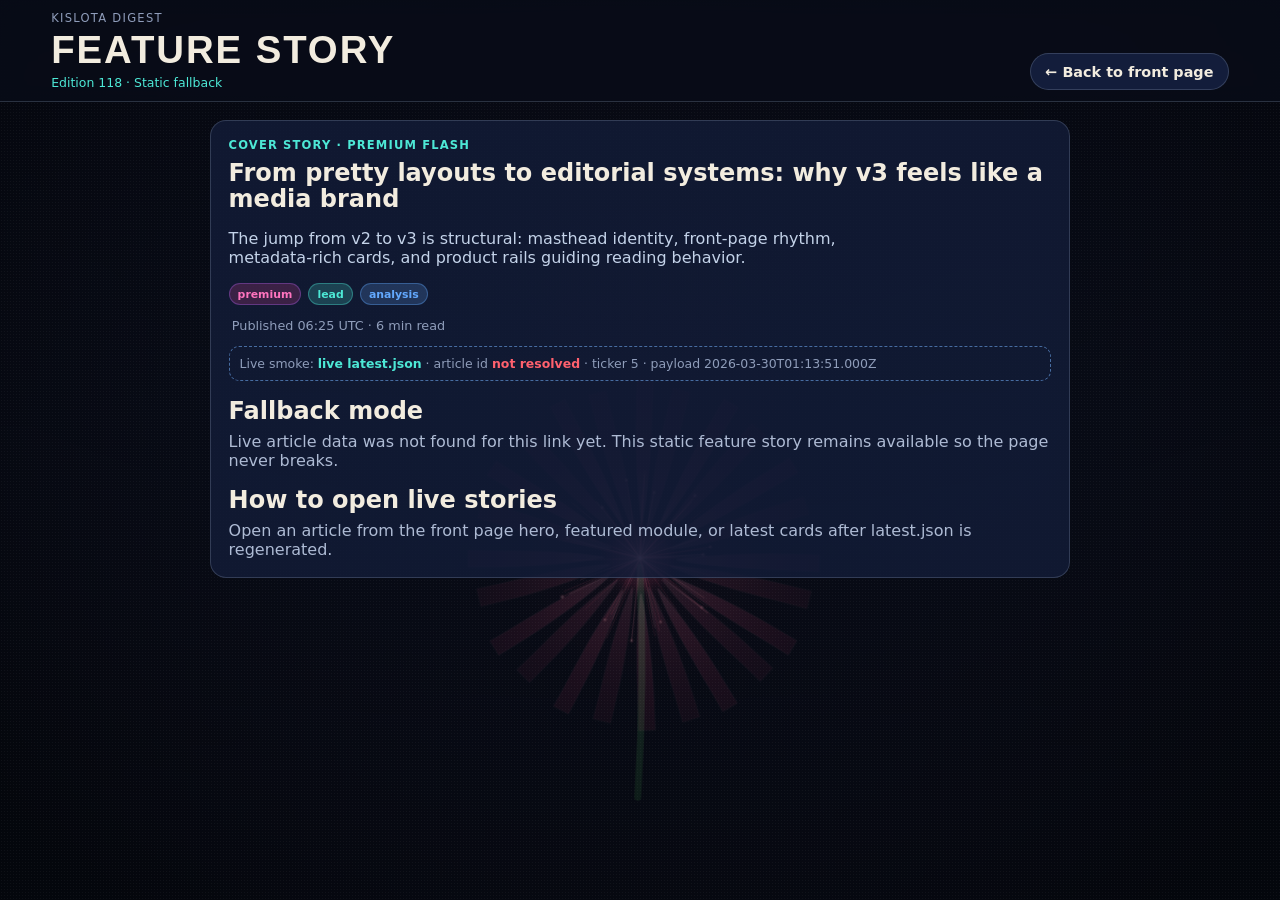
==== commit f358c7e4: "Add live smoke status widgets for homepage and article" ====
--- a/article.html
+++ b/article.html
@@ -29,6 +29,7 @@
 
       <div class="meta-row" id="article-labels"></div>
       <p class="article-time" id="article-time"></p>
+      <p class="article-smoke" id="article-smoke-status">Live smoke: checking feed…</p>
 
       <div class="article-content" id="article-content"></div>
     </article>
--- a/styles.css
+++ b/styles.css
@@ -466,6 +466,54 @@
 .editions dt { color: var(--muted); }
 .editions dd { margin: 0; color: var(--text-strong); font-weight: 700; }
 
+.smoke-widget {
+  border-color: color-mix(in srgb, var(--psychic) 28%, var(--line));
+}
+
+.smoke-list {
+  list-style: none;
+  padding: 0;
+  margin: .62rem 0 0;
+  display: grid;
+  gap: .42rem;
+}
+
+.smoke-list li {
+  display: flex;
+  justify-content: space-between;
+  gap: .6rem;
+  border-bottom: 1px dashed var(--line);
+  padding-bottom: .4rem;
+  font-size: .82rem;
+}
+
+.smoke-list span {
+  color: var(--muted);
+}
+
+.smoke-list strong {
+  font-weight: 700;
+  color: var(--text-strong);
+  text-align: right;
+}
+
+.smoke-ok { color: var(--psychic) !important; }
+.smoke-warn { color: var(--hotspot) !important; }
+.smoke-bad { color: var(--threat) !important; }
+
+.article-smoke {
+  margin: .7rem 0 .4rem;
+  padding: .56rem .62rem;
+  border: 1px dashed color-mix(in srgb, var(--alien) 45%, var(--line));
+  border-radius: var(--radius-sm);
+  font-size: .78rem;
+  color: var(--muted);
+}
+
+.article-smoke strong {
+  color: var(--text-strong);
+}
+
 .label { font-size: .68rem; border-radius: 999px; padding: .22rem .5rem; border: 1px solid transparent; font-weight: 700; text-transform: lowercase; }
 .psychic { color: var(--psychic); background: color-mix(in srgb, var(--psychic) 20%, transparent); border-color: color-mix(in srgb, var(--psychic) 35%, transparent); }
 .alien { color: var(--alien); background: color-mix(in srgb, var(--alien) 20%, transparent); border-color: color-mix(in srgb, var(--alien) 35%, transparent); }
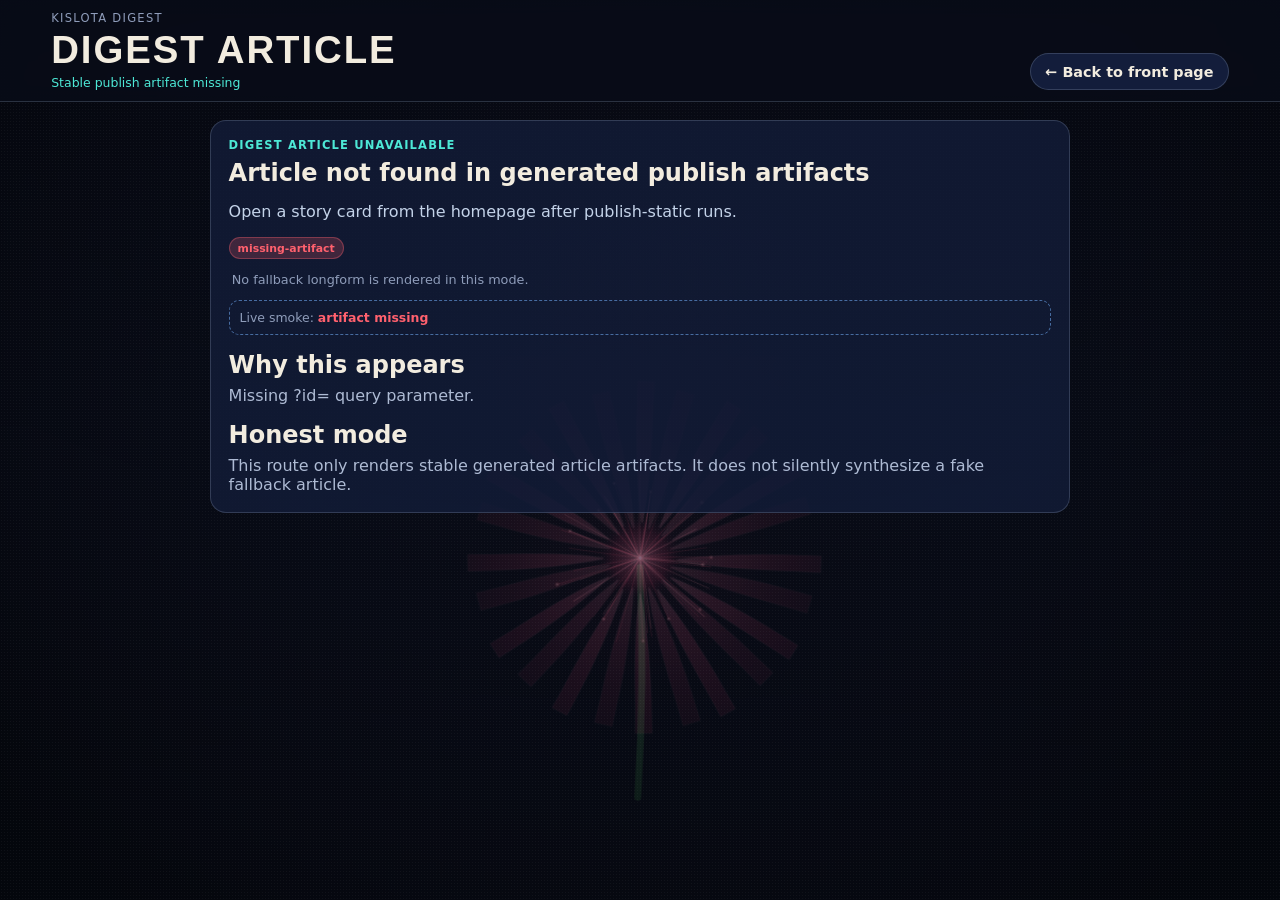
==== commit abdc889e: "feat: publish stable article artifacts" ====
--- a/article.html
+++ b/article.html
@@ -4,7 +4,7 @@
   <meta charset="UTF-8" />
   <meta name="viewport" content="width=device-width, initial-scale=1.0" />
   <title>Kislota Digest — Article</title>
-  <meta name="description" content="Article view from Kislota Digest v3." />
+  <meta name="description" content="Kislota digest article view sourced from generated stable publish artifacts." />
   <link rel="stylesheet" href="styles.css" />
 </head>
 <body data-bg-scene="lily" data-bg-mode="reading" data-bg-veil="0.46">
@@ -14,8 +14,8 @@
     <div class="wrapper masthead">
       <a class="brand-lockup" href="index.html">
         <span class="brand-kicker">Kislota Digest</span>
-        <span class="brand-wordmark">FEATURE STORY</span>
-        <span class="brand-meta" id="article-brand-meta">Edition 118 · Live article</span>
+        <span class="brand-wordmark">DIGEST ARTICLE</span>
+        <span class="brand-meta" id="article-brand-meta">Stable publish artifact</span>
       </a>
       <a class="btn btn-ghost" href="index.html">← Back to front page</a>
     </div>
@@ -23,7 +23,7 @@
 
   <main class="wrapper article-page">
     <article class="panel article-card" id="article-root">
-      <p class="kicker" id="article-kicker">Cover Story · Live feed</p>
+      <p class="kicker" id="article-kicker">Digest summary · Provenance-first view</p>
       <h1 id="article-title">Loading article…</h1>
       <p class="article-deck" id="article-deck">Preparing selected story details.</p>
 
@@ -36,7 +36,6 @@
   </main>
 
   <script src="background-engine.js"></script>
-  <script src="data.js"></script>
   <script src="article.js"></script>
 </body>
 </html>
--- a/styles.css
+++ b/styles.css
@@ -424,8 +424,40 @@
 .main-layout { display: grid; grid-template-columns: minmax(0,2fr) minmax(290px,1fr); gap: .9rem; }
 .latest-grid { display: grid; grid-template-columns: repeat(2, minmax(0,1fr)); gap: .75rem; }
 .card-link { display: block; color: inherit; text-decoration: none; }
+.card-link.span-major,
+.card-link.span-wide {
+  grid-column: span 2;
+}
 .card { padding: .85rem; min-height: 230px; transition: .18s ease; box-shadow: 0 11px 30px rgba(3,8,22,.34); }
 .homepage .latest-grid .card { position: relative; overflow: hidden; }
+.homepage .latest-grid .card.story-lead,
+.homepage .latest-grid .card.story-threat {
+  border-color: color-mix(in srgb, var(--threat) 34%, var(--line));
+}
+.homepage .latest-grid .card.story-premium {
+  border-color: color-mix(in srgb, var(--violet) 36%, var(--line));
+}
+.homepage .latest-grid .card.story-anomaly {
+  border-color: color-mix(in srgb, var(--acid) 36%, var(--line));
+}
+.homepage .latest-grid .card.accent-hero::before,
+.homepage .latest-grid .card.accent-featured::before,
+.homepage .latest-grid .card.accent-anomaly::before {
+  content: "";
+  position: absolute;
+  inset: 0;
+  pointer-events: none;
+  opacity: .55;
+}
+.homepage .latest-grid .card.accent-hero::before {
+  background: radial-gradient(90% 70% at 100% 0%, rgba(255, 97, 110, 0.2), transparent 64%);
+}
+.homepage .latest-grid .card.accent-featured::before {
+  background: radial-gradient(90% 70% at 100% 0%, rgba(183, 100, 255, 0.2), transparent 64%);
+}
+.homepage .latest-grid .card.accent-anomaly::before {
+  background: radial-gradient(80% 64% at 100% 0%, rgba(200, 245, 108, 0.2), transparent 62%);
+}
 .homepage .latest-grid .card-link:nth-child(1) .card::after,
 .homepage .latest-grid .card-link:nth-child(5) .card::after {
   content: "";
@@ -593,6 +625,8 @@
   }
 
   .latest-grid { grid-template-columns: 1fr; }
+  .card-link.span-major,
+  .card-link.span-wide { grid-column: span 1; }
   .sections-bar { flex-direction: column; align-items: start; }
   .ticker-track { animation-duration: 36s; }
   .card { min-height: 0; }
